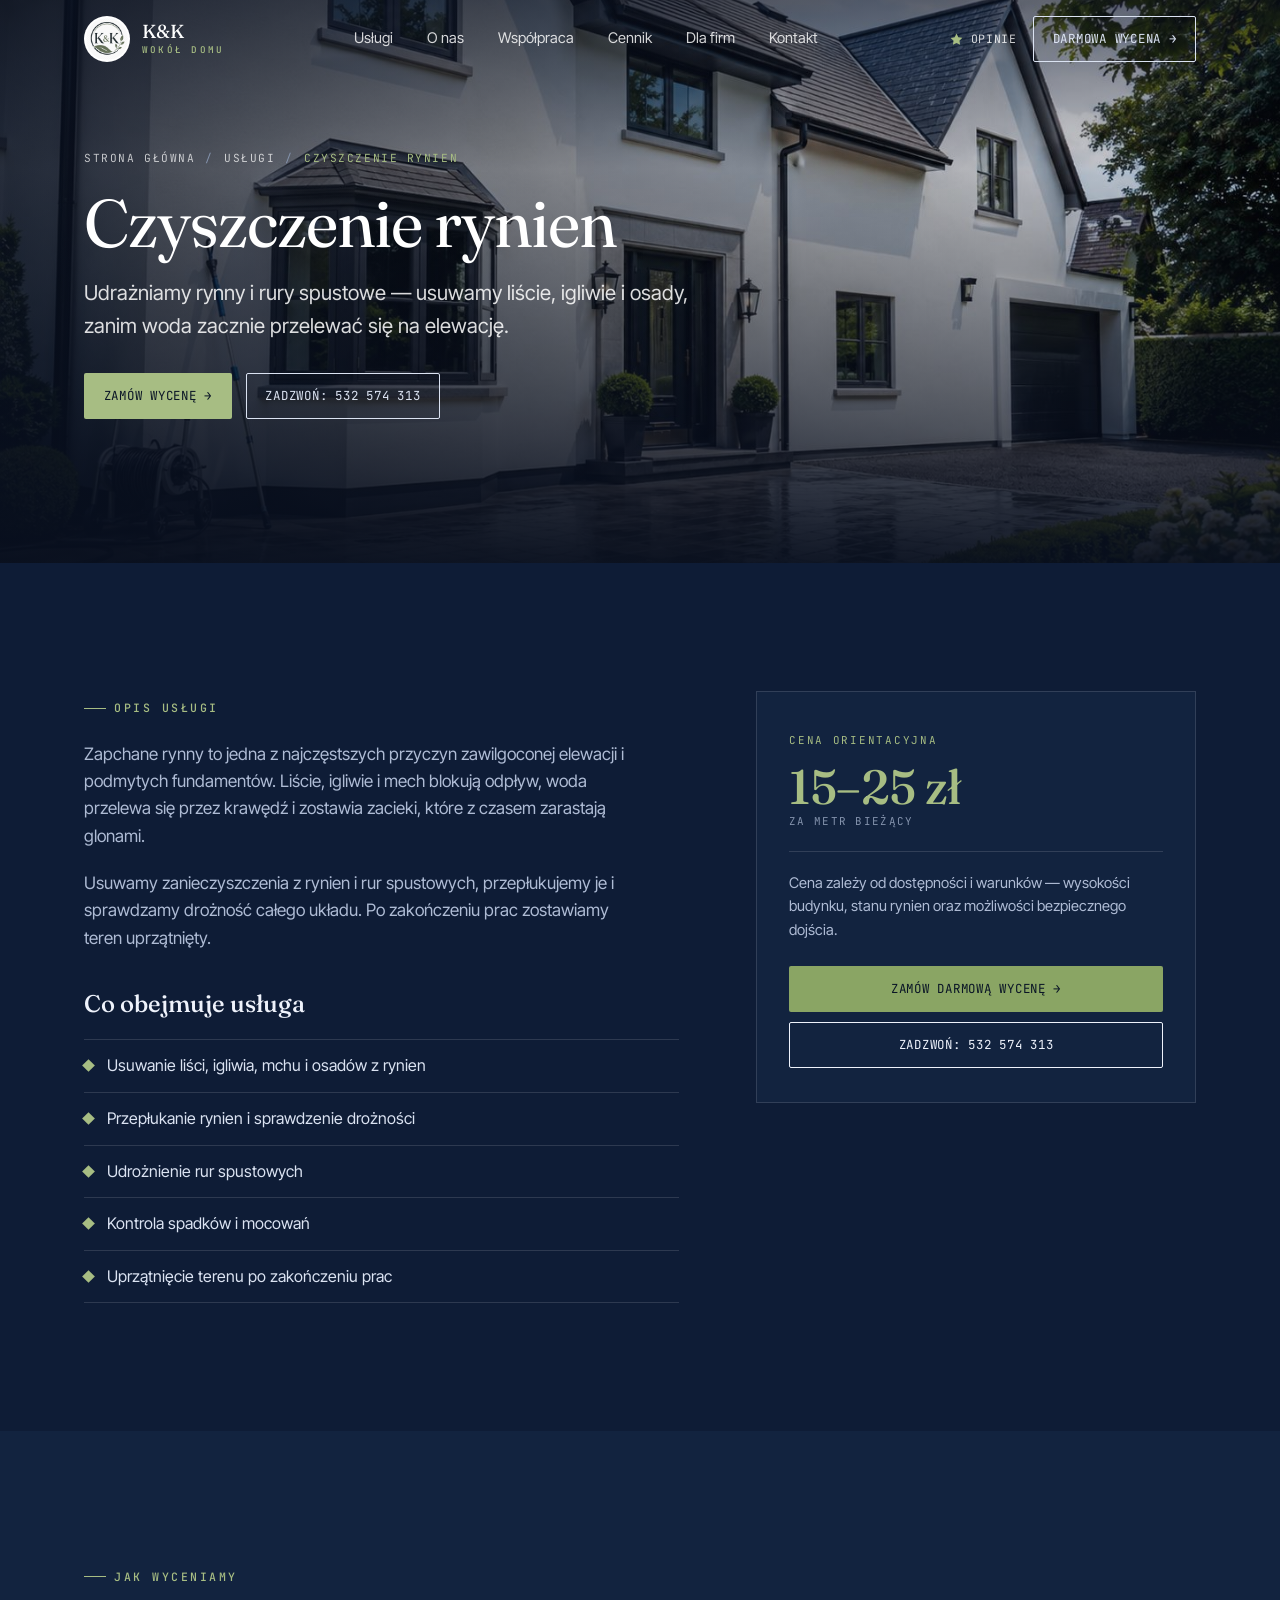
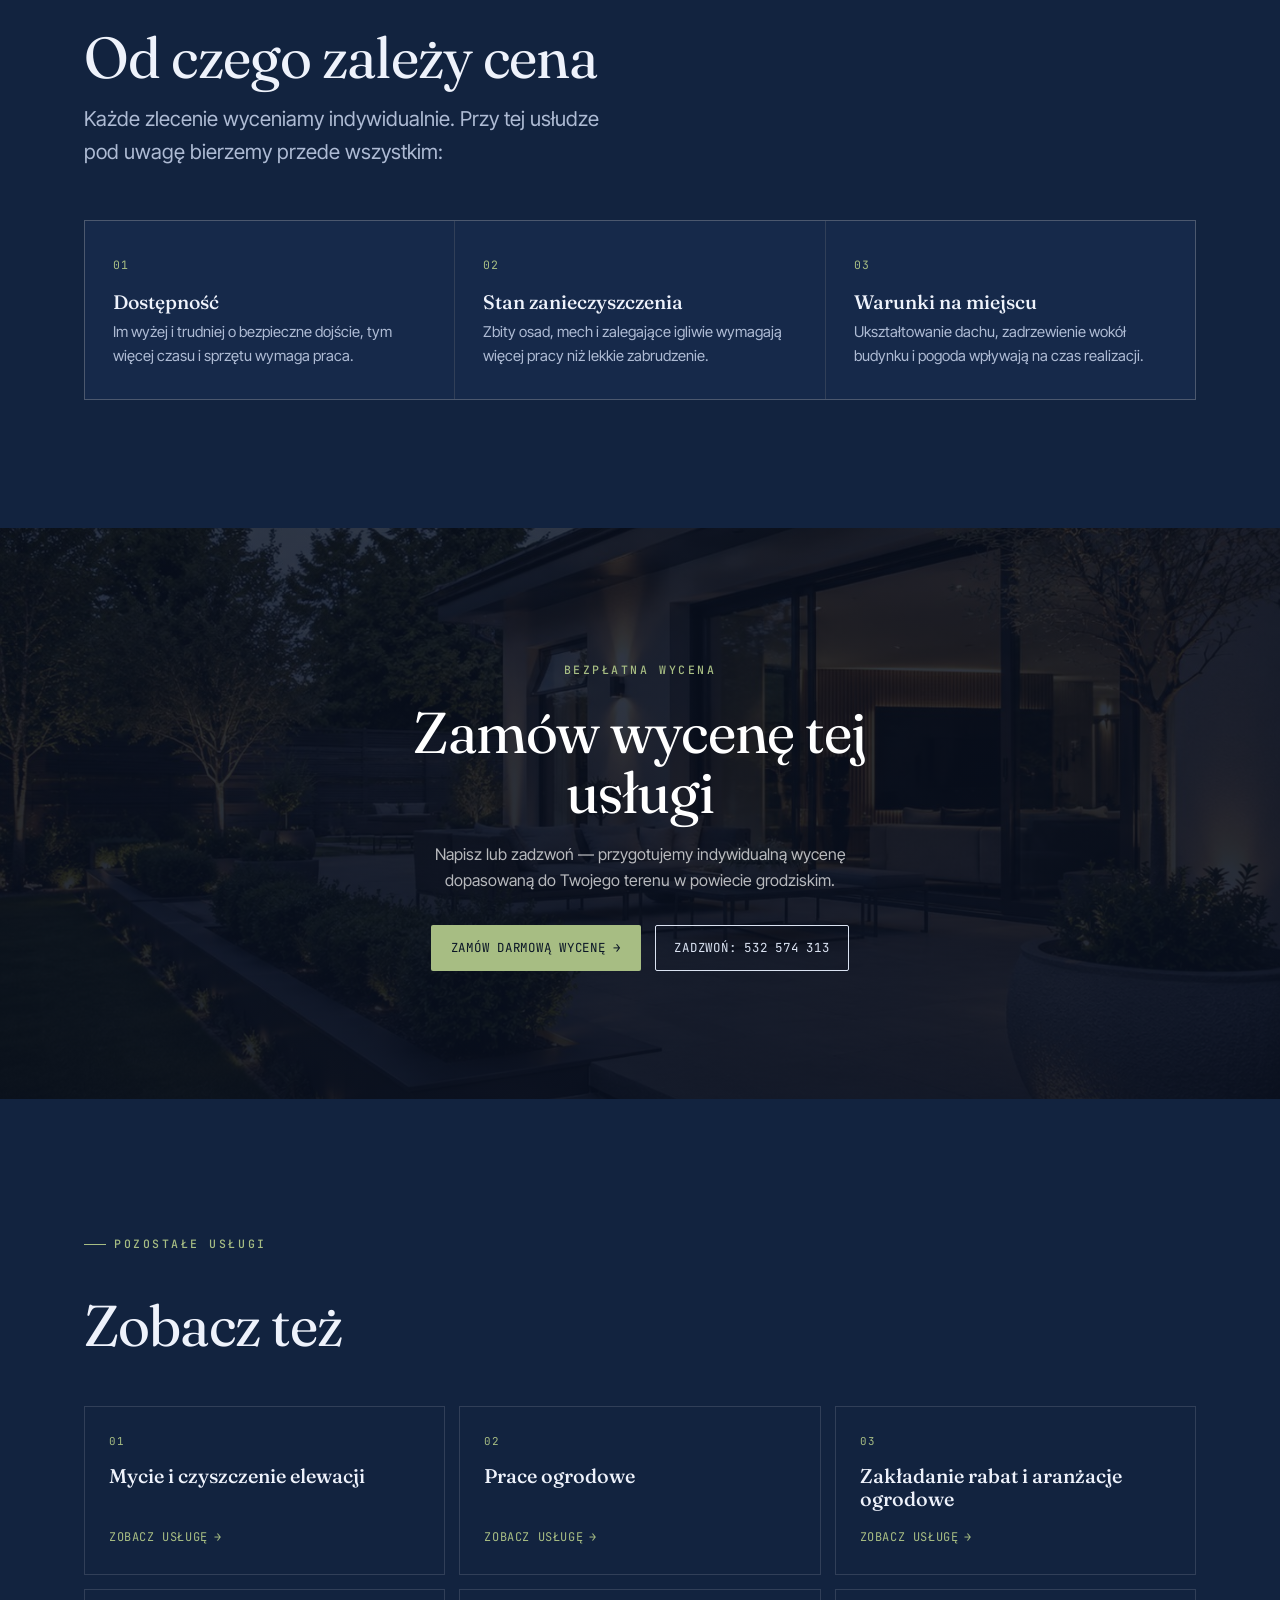
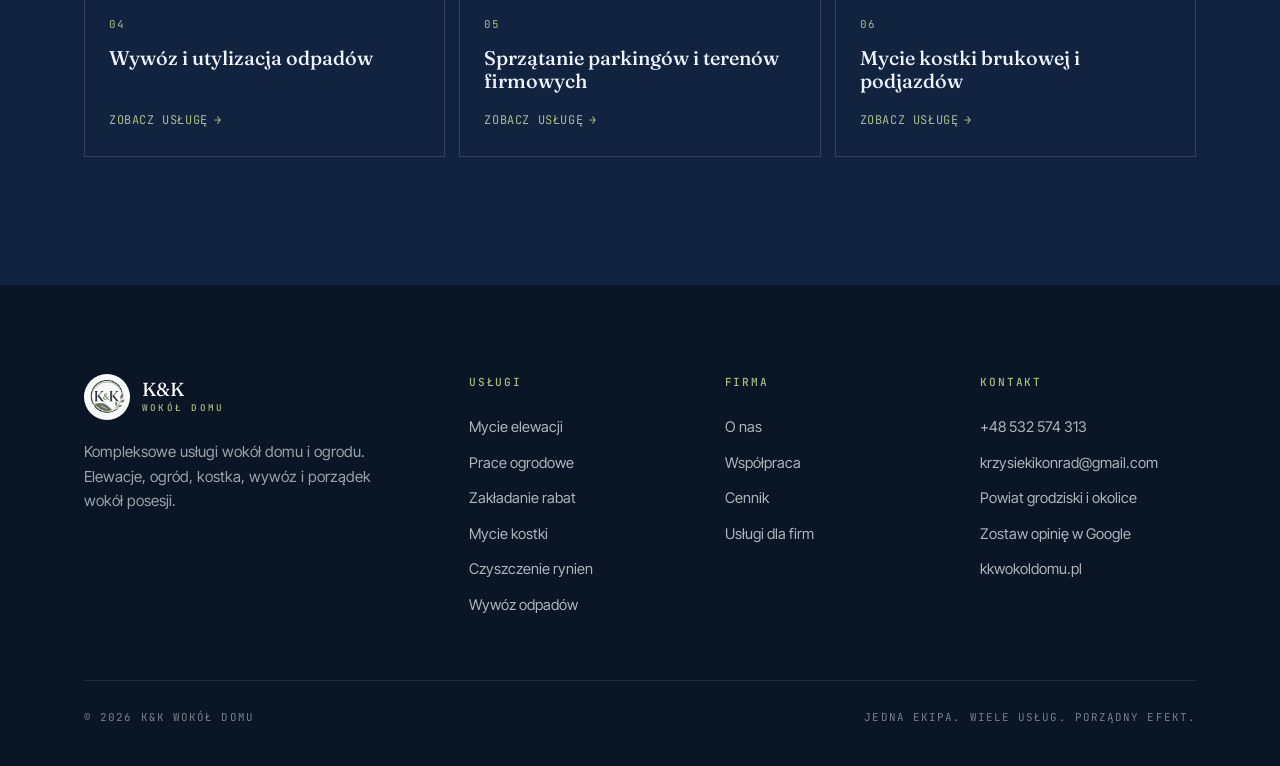
==== uslugi/czyszczenie-rynien.html @ 6e84da3d "Galerie przed/po, nowa usługa (czyszczenie rynien), aktualizacja zdjęć - Zdjęcia z folderów posortow" ====
<!DOCTYPE html>
<html lang="pl">
<head>
<meta charset="UTF-8">
<meta name="viewport" content="width=device-width, initial-scale=1.0">
<title>Czyszczenie rynien — K&amp;K Wokół Domu</title>
<meta name="description" content="Czyszczenie rynien i rur spustowych — usuwanie liści, igliwia, mchu i osadów. Powiat grodziski. Cena 15–25 zł za metr bieżący.">
<link rel="canonical" href="https://kkwokoldomu.pl/uslugi/czyszczenie-rynien.html">
<meta property="og:title" content="Czyszczenie rynien — K&amp;K Wokół Domu">
<meta property="og:description" content="Czyszczenie rynien i rur spustowych — usuwanie liści, igliwia, mchu i osadów. Powiat grodziski. Cena 15–25 zł za metr bieżący.">
<meta property="og:image" content="https://kkwokoldomu.pl/assets/elewacja.jpg">
<link rel="icon" href="../favicon.ico" sizes="any">
<link rel="icon" type="image/png" sizes="48x48" href="../assets/favicon-48.png">
<link rel="icon" type="image/png" sizes="96x96" href="../assets/favicon-96.png">
<link rel="icon" type="image/png" sizes="192x192" href="../assets/favicon-192.png">
<link rel="apple-touch-icon" sizes="180x180" href="../assets/apple-touch-icon.png">
<link rel="preconnect" href="https://fonts.googleapis.com">
<link rel="preconnect" href="https://fonts.gstatic.com" crossorigin>
<link href="https://fonts.googleapis.com/css2?family=Fraunces:ital,opsz,wght@0,9..144,400;0,9..144,500;0,9..144,600;1,9..144,400&family=Inter+Tight:wght@400;500;600&family=JetBrains+Mono:wght@400;500&display=swap" rel="stylesheet">
<link rel="stylesheet" href="../assets/styles.css">
</head>
<body>

<header class="site-header" id="header">
  <div class="header-inner">
    <a class="brand" href="../index.html" aria-label="K&amp;K Wokół Domu — strona główna">
      <img src="../assets/logo.png" alt="Logo K&amp;K Wokół Domu">
      <span class="brand-name">K&amp;K<small>Wokół Domu</small></span>
    </a>
    <nav class="nav" aria-label="Główna nawigacja">
      <a href="../index.html#uslugi">Usługi</a>
      <a href="../index.html#o-nas">O nas</a>
      <a href="../index.html#wspolpraca">Współpraca</a>
      <a href="../index.html#cennik">Cennik</a>
      <a href="../index.html#dla-firm">Dla firm</a>
      <a href="../index.html#kontakt">Kontakt</a>
    </nav>
    <div class="header-actions">
      <a href="https://g.page/r/CXwYnqzqLuv0EBM/review" target="_blank" rel="noopener" class="header-review" title="Zostaw opinię w Google"><svg class="star" viewBox="0 0 24 24" width="15" height="15" fill="currentColor" aria-hidden="true"><path d="M12 2.5l2.9 5.88 6.49.95-4.7 4.58 1.11 6.46L12 17.42l-5.8 3.05 1.1-6.46-4.69-4.58 6.49-.95L12 2.5z"/></svg><span>Opinie</span></a>
      <a href="../index.html#kontakt" class="btn btn-outline on-dark header-cta">Darmowa wycena <span class="arw">&rarr;</span></a>
    </div>
    <button class="burger" id="burger" aria-label="Otwórz menu" aria-expanded="false"><span></span><span></span><span></span></button>
  </div>
</header>

<div class="mobile-nav" id="mobileNav">
  <a href="../index.html#uslugi">Usługi</a>
  <a href="../index.html#o-nas">O nas</a>
  <a href="../index.html#wspolpraca">Współpraca</a>
  <a href="../index.html#cennik">Cennik</a>
  <a href="../index.html#dla-firm">Dla firm</a>
  <a href="../index.html#kontakt">Kontakt</a>
  <a href="https://g.page/r/CXwYnqzqLuv0EBM/review" target="_blank" rel="noopener">Zostaw opinię w Google</a>
  <a href="../index.html#kontakt" class="btn btn-primary">Zamów darmową wycenę <span class="arw">&rarr;</span></a>
</div>

<section class="subhero">
  <div class="hero-media"><img src="../assets/elewacja.jpg" alt="Czyszczenie rynien — K&amp;K Wokół Domu" fetchpriority="high"></div>
  <div class="hero-inner">
    <div class="breadcrumb">
      <a href="../index.html">Strona główna</a><span class="sep">/</span>
      <a href="../index.html#uslugi">Usługi</a><span class="sep">/</span>
      <span class="cur">Czyszczenie rynien</span>
    </div>
    <h1 class="display">Czyszczenie rynien</h1>
    <p class="lead">Udrażniamy rynny i rury spustowe — usuwamy liście, igliwie i osady, zanim woda zacznie przelewać się na elewację.</p>
    <div class="hero-cta">
      <a href="../index.html#kontakt" class="btn btn-primary">Zamów wycenę <span class="arw">&rarr;</span></a>
      <a href="tel:+48532574313" class="btn btn-outline on-dark">Zadzwoń: 532 574 313</a>
    </div>
  </div>
</section>

<section class="band-cream pad">
  <div class="wrap">
    <div class="svc-detail">
      <div class="detail-body reveal">
        <span class="eyebrow">Opis usługi</span>
        <div style="margin-top:22px;">
          <p>Zapchane rynny to jedna z najczęstszych przyczyn zawilgoconej elewacji i podmytych fundamentów. Liście, igliwie i mech blokują odpływ, woda przelewa się przez krawędź i zostawia zacieki, które z czasem zarastają glonami.</p>
          <p>Usuwamy zanieczyszczenia z rynien i rur spustowych, przepłukujemy je i sprawdzamy drożność całego układu. Po zakończeniu prac zostawiamy teren uprzątnięty.</p>
        </div>
        <h3>Co obejmuje usługa</h3>
        <ul class="checklist">
            <li>Usuwanie liści, igliwia, mchu i osadów z rynien</li>
            <li>Przepłukanie rynien i sprawdzenie drożności</li>
            <li>Udrożnienie rur spustowych</li>
            <li>Kontrola spadków i mocowań</li>
            <li>Uprzątnięcie terenu po zakończeniu prac</li>
        </ul>
      </div>
      <aside class="price-card reveal">
        <span class="k">Cena orientacyjna</span>
        <div class="amount">15–25 zł</div>
        <div class="unit">za metr bieżący</div>
        <p class="pc-note">Cena zależy od dostępności i warunków — wysokości budynku, stanu rynien oraz możliwości bezpiecznego dojścia.</p>
        <a href="../index.html#kontakt" class="btn btn-primary">Zamów darmową wycenę <span class="arw">&rarr;</span></a>
        <a href="tel:+48532574313" class="btn btn-outline">Zadzwoń: 532 574 313</a>
      </aside>
    </div>
  </div>
</section>

<section class="band-cream-2 pad">
  <div class="wrap">
    <div class="sec-head reveal">
      <span class="eyebrow">Jak wyceniamy</span>
      <h2 class="display" style="margin-top:20px;">Od czego zależy cena</h2>
      <p class="lead" style="margin-top:16px;">Każde zlecenie wyceniamy indywidualnie. Przy tej usłudze pod uwagę bierzemy przede wszystkim:</p>
    </div>
    <div class="factors reveal">
      <div class="factor"><span class="n">01</span><h4>Dostępność</h4><p>Im wyżej i trudniej o bezpieczne dojście, tym więcej czasu i sprzętu wymaga praca.</p></div>
      <div class="factor"><span class="n">02</span><h4>Stan zanieczyszczenia</h4><p>Zbity osad, mech i zalegające igliwie wymagają więcej pracy niż lekkie zabrudzenie.</p></div>
      <div class="factor"><span class="n">03</span><h4>Warunki na miejscu</h4><p>Ukształtowanie dachu, zadrzewienie wokół budynku i pogoda wpływają na czas realizacji.</p></div>
    </div>
  </div>
</section>

<section class="band-dark pad closing">
  <div class="closing-media"><img src="../assets/taras.jpg" alt="" loading="lazy"></div>
  <div class="wrap reveal">
    <span class="eyebrow on-dark">Bezpłatna wycena</span>
    <h2 class="display">Zamów wycenę tej usługi</h2>
    <p>Napisz lub zadzwoń — przygotujemy indywidualną wycenę dopasowaną do Twojego terenu w powiecie grodziskim.</p>
    <div class="hero-cta">
      <a href="../index.html#kontakt" class="btn btn-primary">Zamów darmową wycenę <span class="arw">&rarr;</span></a>
      <a href="tel:+48532574313" class="btn btn-outline on-dark">Zadzwoń: 532 574 313</a>
    </div>
  </div>
</section>

<section class="band-cream-2 pad">
  <div class="wrap">
    <div class="sec-head reveal">
      <span class="eyebrow">Pozostałe usługi</span>
      <h2 class="display" style="margin-top:20px;">Zobacz też</h2>
    </div>
    <div class="more-svc reveal">
      <a class="more-card" href="mycie-elewacji.html"><span class="n">01</span><h4>Mycie i czyszczenie elewacji</h4><span class="link-arrow">Zobacz usług&#281; <span class="arw">&rarr;</span></span></a>
      <a class="more-card" href="prace-ogrodowe.html"><span class="n">02</span><h4>Prace ogrodowe</h4><span class="link-arrow">Zobacz usług&#281; <span class="arw">&rarr;</span></span></a>
      <a class="more-card" href="zakladanie-rabat.html"><span class="n">03</span><h4>Zakładanie rabat i aranżacje ogrodowe</h4><span class="link-arrow">Zobacz usług&#281; <span class="arw">&rarr;</span></span></a>
      <a class="more-card" href="wywoz-odpadow.html"><span class="n">04</span><h4>Wywóz i utylizacja odpadów</h4><span class="link-arrow">Zobacz usług&#281; <span class="arw">&rarr;</span></span></a>
      <a class="more-card" href="sprzatanie-parkingow.html"><span class="n">05</span><h4>Sprzątanie parkingów i terenów firmowych</h4><span class="link-arrow">Zobacz usług&#281; <span class="arw">&rarr;</span></span></a>
      <a class="more-card" href="mycie-kostki.html"><span class="n">06</span><h4>Mycie kostki brukowej i podjazdów</h4><span class="link-arrow">Zobacz usług&#281; <span class="arw">&rarr;</span></span></a>
    </div>
  </div>
</section>

<footer class="footer">
  <div class="wrap">
    <div class="footer-top">
      <div class="footer-brand">
        <a class="brand" href="../index.html">
          <img src="../assets/logo.png" alt="Logo K&amp;K Wokół Domu" style="width:46px;height:46px;border-radius:50%;background:#fff;padding:2px;">
          <span class="brand-name">K&amp;K<small>Wokół Domu</small></span>
        </a>
        <p>Kompleksowe usługi wokół domu i ogrodu. Elewacje, ogród, kostka, wywóz i porządek wokół posesji.</p>
      </div>
      <div class="footer-col">
        <h5>Usługi</h5>
        <a href="mycie-elewacji.html">Mycie elewacji</a>
        <a href="prace-ogrodowe.html">Prace ogrodowe</a>
        <a href="zakladanie-rabat.html">Zakładanie rabat</a>
        <a href="mycie-kostki.html">Mycie kostki</a>
        <a href="czyszczenie-rynien.html">Czyszczenie rynien</a>
        <a href="wywoz-odpadow.html">Wywóz odpadów</a>
      </div>
      <div class="footer-col">
        <h5>Firma</h5>
        <a href="../index.html#o-nas">O nas</a>
        <a href="../index.html#wspolpraca">Współpraca</a>
        <a href="../index.html#cennik">Cennik</a>
        <a href="../index.html#dla-firm">Usługi dla firm</a>
      </div>
      <div class="footer-col">
        <h5>Kontakt</h5>
        <a href="tel:+48532574313">+48 532 574 313</a>
        <a href="mailto:krzysiekikonrad@gmail.com">krzysiekikonrad@gmail.com</a>
        <span>Powiat grodziski i okolice</span>
        <a href="https://g.page/r/CXwYnqzqLuv0EBM/review" target="_blank" rel="noopener">Zostaw opinię w Google</a>
        <span>kkwokoldomu.pl</span>
      </div>
    </div>
    <div class="footer-bottom">
      <span>© 2026 K&amp;K Wokół Domu</span>
      <span>Jedna ekipa. Wiele usług. Porządny efekt.</span>
    </div>
  </div>
</footer>

<script src="../assets/main.js" defer></script>
</body>
</html>
---- assets/styles.css ----
:root{
  --navy:#0e1c36;
  --cream:#eef2fb;
  --cream-2:#12233f;
  --card:#16294a;
  --ink:#0a1526;
  --ink-2:#16294a;
  --ink-3:#1d3358;
  --sage:#a7bd83;
  --sage-deep:#8aa564;
  --sage-text:#a7bd83;
  --forest:#bccf9b;
  --muted:#aebbd4;
  --muted-light:#8493ad;
  --line:rgba(255,255,255,.13);
  --line-dark:rgba(255,255,255,.10);
  --cream-on-dark:#dbe3f2;

  --f-display:"Fraunces",Georgia,"Times New Roman",serif;
  --f-body:"Inter Tight",system-ui,-apple-system,Segoe UI,Roboto,Helvetica,Arial,sans-serif;
  --f-mono:"JetBrains Mono",ui-monospace,SFMono-Regular,Menlo,monospace;

  --maxw:1240px;
  --gutter:clamp(20px,5vw,64px);
}

*,*::before,*::after{box-sizing:border-box;margin:0;padding:0}
html{scroll-behavior:smooth;-webkit-text-size-adjust:100%}
body{
  font-family:var(--f-body);
  background:var(--navy);
  color:var(--cream);
  line-height:1.6;
  -webkit-font-smoothing:antialiased;
  -moz-osx-font-smoothing:grayscale;
  overflow-x:hidden;
}
img{max-width:100%;display:block}
a{color:inherit;text-decoration:none}

/* ---------- Type helpers ---------- */
.eyebrow{
  font-family:var(--f-mono);
  font-size:.72rem;
  letter-spacing:.22em;
  text-transform:uppercase;
  font-weight:500;
  color:var(--sage-text);
  display:inline-flex;
  align-items:center;
  gap:.7em;
}
.eyebrow::before{
  content:"";
  width:22px;height:1px;
  background:var(--sage);
  display:inline-block;
}
.eyebrow.on-dark{color:var(--sage);}
.display{
  font-family:var(--f-display);
  font-weight:400;
  line-height:1.03;
  letter-spacing:-.015em;
  font-optical-sizing:auto;
}
h1.display{font-size:clamp(2.6rem,6.4vw,5.1rem);}
h2.display{font-size:clamp(2.1rem,4.6vw,3.6rem);}
.lead{font-size:clamp(1.05rem,1.6vw,1.28rem);color:var(--muted);max-width:44ch;}

/* ---------- Buttons ---------- */
.btn{
  display:inline-flex;align-items:center;gap:.6em;
  font-family:var(--f-mono);
  font-size:.78rem;letter-spacing:.06em;text-transform:uppercase;
  padding:.95em 1.5em;
  border-radius:2px;
  border:1px solid transparent;
  transition:background .25s ease,color .25s ease,border-color .25s ease,transform .2s ease;
  cursor:pointer;min-height:46px;
}
.btn .arw{transition:transform .25s ease}
.btn:hover .arw{transform:translateX(4px)}
.btn-primary{background:var(--sage-deep);color:var(--ink);}
.btn-primary:hover{background:var(--forest);}
.btn-outline{border-color:currentColor;color:var(--cream);}
.btn-outline:hover{background:var(--cream);color:var(--ink);border-color:var(--cream);}
.btn-outline.on-dark{color:var(--cream-on-dark);}
.btn-outline.on-dark:hover{background:var(--cream);color:var(--ink);border-color:var(--cream);}
.btn-ghost{padding-left:0;padding-right:0;color:var(--sage-text);border:0;}
.link-arrow{
  font-family:var(--f-mono);font-size:.75rem;letter-spacing:.05em;text-transform:uppercase;
  display:inline-flex;align-items:center;gap:.5em;color:var(--sage-text);
}
.link-arrow .arw{transition:transform .25s ease}
.link-arrow:hover .arw{transform:translateX(4px)}

/* ---------- Layout ---------- */
.wrap{max-width:var(--maxw);margin:0 auto;padding:0 var(--gutter);}
section{position:relative}
.band-dark{background:var(--ink);color:var(--cream-on-dark);}
.band-cream{background:var(--navy);}
.band-cream-2{background:var(--cream-2);}
.pad{padding:clamp(72px,10vw,140px) 0;}

/* ---------- Header ---------- */
.site-header{
  position:fixed;top:0;left:0;right:0;z-index:60;
  transition:background .3s ease,box-shadow .3s ease,border-color .3s ease;
  border-bottom:1px solid transparent;
}
.header-inner{
  max-width:var(--maxw);margin:0 auto;padding:16px var(--gutter);
  display:flex;align-items:center;justify-content:space-between;gap:24px;
}
.brand{display:flex;align-items:center;gap:12px;}
.brand img{width:46px;height:46px;border-radius:50%;background:#fff;padding:2px;}
.brand-name{font-family:var(--f-display);font-size:1.18rem;letter-spacing:-.01em;line-height:1;color:#fff;transition:color .3s ease;}
.brand-name small{display:block;font-family:var(--f-mono);font-size:.58rem;letter-spacing:.24em;text-transform:uppercase;color:var(--sage);margin-top:4px;font-weight:500;}
.nav{display:flex;align-items:center;gap:34px;}
.nav a{font-size:.92rem;color:rgba(255,255,255,.82);transition:color .2s ease;}
.nav a:hover{color:#fff;}
.header-cta{display:inline-flex;}
.header-actions{display:flex;align-items:center;gap:14px;}
.header-review{
  display:inline-flex;align-items:center;gap:.55em;
  font-family:var(--f-mono);font-size:.72rem;letter-spacing:.06em;text-transform:uppercase;
  color:rgba(255,255,255,.82);transition:color .2s ease;
  min-height:44px;padding:0 2px;white-space:nowrap;
}
.header-review:hover{color:#fff;}
.header-review .star{color:var(--sage);flex-shrink:0;transition:transform .25s ease;}
.header-review:hover .star{transform:scale(1.12);}
.site-header.scrolled{background:var(--ink);border-bottom-color:var(--line-dark);box-shadow:0 8px 30px rgba(0,0,0,.18);}
.site-header.solid{background:var(--ink);border-bottom-color:var(--line-dark);}
.burger{display:none;background:none;border:0;cursor:pointer;width:44px;height:44px;flex-direction:column;justify-content:center;gap:5px;align-items:flex-end;}
.burger span{display:block;height:2px;width:26px;background:#fff;transition:transform .3s ease,opacity .3s ease;}

/* ---------- Hero ---------- */
.hero{position:relative;background:var(--ink);color:#fff;min-height:100vh;display:flex;flex-direction:column;justify-content:flex-end;padding-top:120px;}
.hero-media{position:absolute;inset:0;overflow:hidden;}
.hero-media img{width:100%;height:100%;object-fit:cover;object-position:center 40%;}
.hero-media video{width:100%;height:100%;object-fit:cover;object-position:center;transform:scale(1.2);will-change:transform;}
.hero-media::after{
  content:"";position:absolute;inset:0;
  background:
    linear-gradient(180deg,rgba(8,15,30,.60) 0%,rgba(8,15,30,.18) 30%,rgba(8,15,30,.58) 68%,rgba(8,15,30,.95) 100%),
    linear-gradient(90deg,rgba(8,15,30,.76) 0%,rgba(8,15,30,.30) 46%,rgba(8,15,30,0) 78%);
}
.hero-inner{position:relative;z-index:2;width:100%;max-width:var(--maxw);margin:0 auto;padding:0 var(--gutter) clamp(40px,6vw,72px);}
.hero h1{margin:.5em 0 .32em;max-width:15ch;color:#fff;}
.hero .lead{color:rgba(255,255,255,.86);max-width:52ch;font-size:clamp(1.08rem,1.7vw,1.35rem);}
.hero-cta{display:flex;flex-wrap:wrap;gap:14px;margin-top:32px;}
.hero-cta .btn-primary{background:var(--sage);color:var(--ink);}
.hero-cta .btn-primary:hover{background:#fff;}

/* hero founders badge */
.hero-team{display:flex;align-items:center;gap:16px;margin-top:34px;}
.hero-team .avatars{display:flex;flex-shrink:0;}
.hero-team .avatars img{width:62px;height:62px;border-radius:50%;object-fit:cover;object-position:center 30%;border:2px solid rgba(255,255,255,.9);box-shadow:0 6px 20px rgba(0,0,0,.4);}
.hero-team .avatars img:nth-child(2){margin-left:-18px;}
.hero-team .t-name{font-family:var(--f-body);font-weight:600;color:#fff;font-size:1rem;line-height:1.3;}
.hero-team .t-sub{font-family:var(--f-mono);font-size:.66rem;letter-spacing:.13em;text-transform:uppercase;color:var(--sage);}

/* hero teaser cards */
.hero-cards{
  position:relative;z-index:2;width:100%;max-width:var(--maxw);margin:0 auto;
  padding:0 var(--gutter);
  transform:translateY(clamp(36px,5vw,58px));
}
.hero-cards-grid{
  display:grid;grid-template-columns:repeat(3,1fr);
  background:rgba(10,18,34,.72);
  backdrop-filter:blur(2px);
  border:1px solid var(--line-dark);
}
.hcard{padding:26px 28px;border-right:1px solid var(--line-dark);}
.hcard:last-child{border-right:0;}
.hcard-top{display:flex;align-items:center;gap:9px;margin-bottom:12px;}
.hcard-top .dot{width:7px;height:7px;background:var(--sage);transform:rotate(45deg);}
.hcard h3{font-family:var(--f-body);font-size:1.02rem;font-weight:600;color:#fff;letter-spacing:.01em;}
.hcard p{font-size:.86rem;color:rgba(255,255,255,.62);margin-bottom:16px;line-height:1.5;}
.hcard .link-arrow{color:var(--sage);}

/* spacer so overlapping cards don't collide with next section */
.hero-spacer{height:clamp(70px,9vw,120px);background:var(--navy);}

/* ---------- Section header ---------- */
.sec-head{max-width:60ch;}
.sec-head .eyebrow{margin-bottom:22px;}
.sec-head h2{margin-bottom:0;}

/* ---------- About (01) ---------- */
.about-grid{display:grid;grid-template-columns:1.05fr .95fr;gap:clamp(40px,6vw,90px);align-items:start;}
.about-copy p{color:var(--muted);font-size:1.07rem;margin-bottom:1.2em;max-width:46ch;}
.about-copy .btn{margin-top:14px;}
.feature-list{display:flex;flex-direction:column;}
.feature{display:grid;grid-template-columns:auto 1fr;gap:20px;padding:22px 0;border-top:1px solid var(--line);}
.feature:last-child{border-bottom:1px solid var(--line);}
.feature .mark{width:32px;height:32px;border:1px solid var(--sage);display:flex;align-items:center;justify-content:center;flex-shrink:0;margin-top:2px;}
.feature .mark::before{content:"";width:9px;height:9px;background:var(--sage);transform:rotate(45deg);}
.feature h4{font-size:1.06rem;font-weight:600;margin-bottom:5px;letter-spacing:.01em;}
.feature p{font-size:.95rem;color:var(--muted);}

/* ---------- Services (02) ---------- */
.services .sec-head h2{color:#fff;}
.services .lead{color:rgba(255,255,255,.7);margin-top:18px;}
.svc-grid{display:grid;grid-template-columns:repeat(3,1fr);gap:1px;background:var(--line-dark);border:1px solid var(--line-dark);margin-top:clamp(40px,5vw,64px);}
.svc{background:var(--cream-2);display:flex;flex-direction:column;overflow:hidden;transition:background .3s ease;}
.svc:hover{background:var(--card);}
.svc-img{position:relative;aspect-ratio:16/11;overflow:hidden;background:var(--card);}
.svc-img img{width:100%;height:100%;object-fit:cover;transition:transform .7s cubic-bezier(0,0,.2,1);}
.svc:hover .svc-img img{transform:scale(1.06);}
.svc-img .num{position:absolute;top:12px;left:12px;font-family:var(--f-mono);font-size:.68rem;color:#fff;background:rgba(8,15,28,.74);padding:5px 9px;letter-spacing:.1em;}
.svc-body{padding:22px 24px 30px;display:flex;flex-direction:column;flex:1;}
.svc h3{font-family:var(--f-display);font-size:1.32rem;font-weight:500;color:#fff;line-height:1.14;margin:0 0 10px;}
.svc p{font-size:.88rem;color:rgba(255,255,255,.6);line-height:1.55;}
.svc-more{margin-top:16px;font-family:var(--f-mono);font-size:.7rem;letter-spacing:.06em;text-transform:uppercase;color:var(--sage);display:inline-flex;gap:.5em;align-items:center;}
.svc-more .arw{transition:transform .25s ease}
.svc:hover .svc-more .arw{transform:translateX(4px)}
.svc-cta{background:var(--sage-deep);justify-content:center;padding:34px 26px;}
.svc-cta h3{color:var(--ink);}
.svc-cta p{color:rgba(10,21,38,.82);margin-bottom:18px;}
.svc-cta .link-arrow{color:var(--ink);}

/* ---------- Full-bleed photo strip ---------- */
.strip{position:relative;height:clamp(340px,46vw,560px);overflow:hidden;}
.strip img{width:100%;height:100%;object-fit:cover;}
.strip::after{content:"";position:absolute;inset:0;background:linear-gradient(90deg,rgba(8,15,30,.86) 0%,rgba(8,15,30,.42) 50%,rgba(8,15,30,.12) 100%);}
.strip-inner{position:absolute;inset:0;z-index:2;display:flex;align-items:center;}
.strip-inner .wrap{width:100%;}
.strip-inner .eyebrow{color:var(--sage);margin-bottom:18px;}
.strip-inner h2{color:#fff;max-width:18ch;}
.strip-inner p{color:rgba(255,255,255,.82);max-width:40ch;margin-top:16px;}

/* ---------- Process (03) ---------- */
.process-grid{display:grid;grid-template-columns:.9fr 1.1fr;gap:clamp(40px,6vw,80px);align-items:center;}
.process-photo{position:relative;}
.process-photo img{width:100%;aspect-ratio:4/5;object-fit:cover;}
.process-photo .tag{position:absolute;left:0;bottom:0;background:var(--sage-deep);color:var(--ink);font-family:var(--f-mono);font-size:.7rem;letter-spacing:.14em;text-transform:uppercase;padding:12px 20px;}
.steps{counter-reset:step;}
.step{display:grid;grid-template-columns:auto 1fr;gap:22px;padding:20px 0;border-bottom:1px solid var(--line);}
.step:first-child{padding-top:0;}
.step .n{font-family:var(--f-mono);font-size:.8rem;color:var(--sage-text);padding-top:4px;}
.step h4{font-size:1.08rem;font-weight:600;margin-bottom:4px;}
.step p{color:var(--muted);font-size:.96rem;}

/* ---------- Business (dla firm) ---------- */
.biz-grid{display:grid;grid-template-columns:1fr 1fr;gap:clamp(40px,6vw,80px);align-items:center;}
.biz-copy p{color:rgba(255,255,255,.72);font-size:1.07rem;margin:20px 0 32px;max-width:46ch;}
.biz-list{list-style:none;display:grid;grid-template-columns:1fr 1fr;gap:0 34px;}
.biz-list li{display:flex;align-items:center;gap:12px;padding:14px 0;border-bottom:1px solid var(--line-dark);font-size:.98rem;color:var(--cream-on-dark);}
.biz-list li::before{content:"";width:8px;height:8px;background:var(--sage);transform:rotate(45deg);flex-shrink:0;}
.biz-photo img{width:100%;aspect-ratio:1/1;object-fit:cover;}

/* ---------- Audience (dla kogo) ---------- */
.aud-head{display:grid;grid-template-columns:1fr 1fr;gap:40px;align-items:end;margin-bottom:56px;}
.aud-head p{color:var(--muted);font-size:1.07rem;max-width:48ch;}
.aud-grid{display:grid;grid-template-columns:repeat(3,1fr);gap:1px;background:var(--line);border:1px solid var(--line);}
.aud{background:var(--card);padding:30px 28px;}
.aud .n{font-family:var(--f-mono);font-size:.72rem;color:var(--sage-text);letter-spacing:.1em;}
.aud h4{font-family:var(--f-display);font-size:1.28rem;font-weight:500;margin:16px 0 8px;line-height:1.15;}
.aud p{font-size:.92rem;color:var(--muted);}

/* ---------- CTA closing ---------- */
.closing{position:relative;text-align:center;overflow:hidden;}
.closing-media{position:absolute;inset:0;z-index:0;}
.closing-media img{width:100%;height:100%;object-fit:cover;object-position:center 60%;}
.closing-media::after{content:"";position:absolute;inset:0;background:linear-gradient(180deg,rgba(8,15,30,.82) 0%,rgba(8,15,30,.90) 100%);}
.closing .wrap{position:relative;z-index:1;}
.closing .eyebrow{justify-content:center;color:var(--sage);}
.closing .eyebrow::before{display:none;}
.closing h2{color:#fff;margin:22px auto 0;max-width:16ch;}
.closing p{color:rgba(255,255,255,.7);margin:20px auto 0;max-width:52ch;}
.closing .hero-cta{justify-content:center;}

/* ---------- Contact ---------- */
.contact-grid{display:grid;grid-template-columns:.9fr 1.1fr;gap:clamp(40px,6vw,80px);}
.contact-info p{color:var(--muted);font-size:1.07rem;margin:20px 0 34px;max-width:40ch;}
.contact-detail{border-top:1px solid var(--line);padding:18px 0;display:flex;justify-content:space-between;align-items:baseline;gap:20px;}
.contact-detail:last-of-type{border-bottom:1px solid var(--line);}
.contact-detail .k{font-family:var(--f-mono);font-size:.72rem;letter-spacing:.14em;text-transform:uppercase;color:var(--sage-text);}
.contact-detail .v{font-size:1.05rem;font-weight:500;}
.contact-detail a:hover{color:var(--sage-deep);}
.review-btn{margin-top:28px;gap:.7em;}
.review-btn .star{flex-shrink:0;color:var(--sage);transition:color .25s ease;}
.review-btn:hover .star{color:inherit;}

form{display:grid;gap:18px;}
.field{display:flex;flex-direction:column;gap:7px;}
.row2{display:grid;grid-template-columns:1fr 1fr;gap:18px;}
label{font-family:var(--f-mono);font-size:.7rem;letter-spacing:.12em;text-transform:uppercase;color:var(--muted);}
input,textarea{
  font-family:var(--f-body);font-size:1rem;color:var(--cream);
  background:var(--card);border:1px solid var(--line);
  padding:14px 16px;border-radius:2px;width:100%;
  transition:border-color .2s ease,box-shadow .2s ease;
}
input::placeholder,textarea::placeholder{color:var(--muted-light);}
input:focus,textarea:focus{outline:none;border-color:var(--sage);box-shadow:0 0 0 3px rgba(167,189,131,.22);}
textarea{resize:vertical;min-height:130px;}
form .btn-primary{justify-self:start;background:var(--sage-deep);color:var(--ink);}
form .btn-primary[disabled]{opacity:.55;cursor:default;}
.form-note{font-size:.85rem;color:var(--muted);}
.form-status{display:none;font-size:.94rem;padding:13px 16px;border-radius:2px;line-height:1.45;}
.form-status.show{display:block;}
.form-status.ok{background:rgba(167,189,131,.14);border:1px solid var(--sage);color:var(--cream);}
.form-status.err{background:rgba(214,138,138,.14);border:1px solid #d68a8a;color:#f1dada;}
.hp{position:absolute!important;left:-9999px;width:1px;height:1px;overflow:hidden;}

/* ---------- Footer ---------- */
.footer{background:var(--ink);color:var(--cream-on-dark);padding:clamp(60px,7vw,96px) 0 40px;}
.footer-top{display:grid;grid-template-columns:1.6fr 1fr 1fr 1fr;gap:40px;padding-bottom:56px;border-bottom:1px solid var(--line-dark);}
.footer .brand-name{color:#fff;}
.footer-brand p{color:rgba(255,255,255,.6);font-size:.95rem;margin:20px 0;max-width:34ch;}
.footer-col h5{font-family:var(--f-mono);font-size:.7rem;letter-spacing:.16em;text-transform:uppercase;color:var(--sage);margin-bottom:18px;font-weight:500;}
.footer-col a,.footer-col span{display:block;color:rgba(255,255,255,.68);font-size:.92rem;padding:6px 0;transition:color .2s ease;}
.footer-col a:hover{color:#fff;}
.footer-bottom{display:flex;justify-content:space-between;align-items:center;gap:20px;padding-top:28px;flex-wrap:wrap;}
.footer-bottom span{font-family:var(--f-mono);font-size:.68rem;letter-spacing:.1em;text-transform:uppercase;color:rgba(255,255,255,.45);}

/* ---------- Cennik ---------- */
.price-list{border-top:1px solid var(--line);margin-top:clamp(36px,5vw,56px);}
.price-row{display:grid;grid-template-columns:1fr auto;gap:28px;align-items:baseline;padding:26px 4px;border-bottom:1px solid var(--line);transition:background .25s ease,padding-left .25s ease;}
.price-row:hover{background:rgba(255,255,255,.03);padding-left:14px;}
.price-info h3{font-family:var(--f-display);font-size:clamp(1.28rem,2.4vw,1.7rem);font-weight:500;color:var(--cream);margin-bottom:6px;line-height:1.14;}
.price-info p{color:var(--muted);font-size:.95rem;max-width:54ch;}
.price-val{text-align:right;white-space:nowrap;}
.price-val strong{font-family:var(--f-display);font-weight:500;font-size:clamp(1.3rem,2.3vw,1.7rem);color:var(--sage);letter-spacing:-.01em;}
.price-val small{display:block;font-family:var(--f-mono);font-size:.6rem;letter-spacing:.14em;text-transform:uppercase;color:var(--muted-light);margin-top:6px;}
.price-note{margin-top:30px;font-size:.9rem;color:var(--muted);max-width:62ch;}
.price-note strong{color:var(--cream-on-dark);font-weight:600;}
a.price-row{color:inherit;}
a.price-row .price-info h3{transition:color .2s ease;}
a.price-row:hover .price-info h3{color:var(--sage);}

/* ---------- Subpage: service detail ---------- */
.subhero{position:relative;min-height:58vh;display:flex;align-items:flex-end;padding:150px 0 clamp(40px,6vw,72px);background:var(--ink);color:#fff;overflow:hidden;}
.subhero .hero-media img{object-position:center 45%;}
.breadcrumb{font-family:var(--f-mono);font-size:.7rem;letter-spacing:.14em;text-transform:uppercase;margin-bottom:20px;display:flex;gap:10px;align-items:center;flex-wrap:wrap;}
.breadcrumb a{color:rgba(255,255,255,.72);}
.breadcrumb a:hover{color:#fff;}
.breadcrumb .sep{color:var(--muted-light);}
.breadcrumb .cur{color:var(--sage);}
.subhero h1{color:#fff;max-width:20ch;margin-bottom:.3em;font-size:clamp(2.3rem,5.4vw,4.2rem);}
.subhero .lead{color:rgba(255,255,255,.85);max-width:54ch;}
.subhero .hero-cta{margin-top:30px;}
.subhero .hero-cta .btn-primary{background:var(--sage);color:var(--ink);}
.subhero .hero-cta .btn-primary:hover{background:#fff;}

.svc-detail{display:grid;grid-template-columns:1.15fr .85fr;gap:clamp(40px,6vw,80px);align-items:start;}
.svc-detail .detail-body p{color:var(--muted);font-size:1.07rem;margin-bottom:1.15em;max-width:56ch;}
.detail-body h3{font-family:var(--f-display);font-weight:500;font-size:1.5rem;margin:34px 0 16px;color:var(--cream);}
.checklist{list-style:none;display:grid;gap:0;}
.checklist li{display:grid;grid-template-columns:auto 1fr;gap:14px;padding:13px 0;border-bottom:1px solid var(--line);color:var(--cream-on-dark);font-size:1rem;align-items:start;}
.checklist li:first-child{border-top:1px solid var(--line);}
.checklist li::before{content:"";width:9px;height:9px;margin-top:8px;background:var(--sage);transform:rotate(45deg);flex-shrink:0;}

.price-card{background:var(--cream-2);border:1px solid var(--line);padding:34px 32px;position:sticky;top:96px;}
.price-card .k{font-family:var(--f-mono);font-size:.68rem;letter-spacing:.16em;text-transform:uppercase;color:var(--sage);}
.price-card .amount{font-family:var(--f-display);font-weight:500;font-size:clamp(2.1rem,4.4vw,3rem);color:var(--sage);margin:12px 0 2px;line-height:1;letter-spacing:-.01em;}
.price-card .unit{font-family:var(--f-mono);font-size:.68rem;letter-spacing:.12em;text-transform:uppercase;color:var(--muted-light);}
.price-card .pc-note{color:var(--muted);font-size:.92rem;margin:20px 0 24px;padding-top:20px;border-top:1px solid var(--line);}
.price-card .btn{width:100%;justify-content:center;margin-bottom:10px;}
.price-card .btn:last-child{margin-bottom:0;}

.factors{display:grid;grid-template-columns:repeat(3,1fr);gap:1px;background:var(--line);border:1px solid var(--line);margin-top:clamp(34px,4vw,52px);}
.factor{background:var(--card);padding:30px 28px;}
.factor .n{font-family:var(--f-mono);font-size:.72rem;color:var(--sage);letter-spacing:.1em;}
.factor h4{font-family:var(--f-display);font-size:1.22rem;font-weight:500;margin:14px 0 8px;line-height:1.15;}
.factor p{color:var(--muted);font-size:.93rem;}

.gallery{display:grid;grid-template-columns:repeat(3,1fr);gap:12px;margin-top:clamp(34px,4vw,52px);}
.gallery--two{grid-template-columns:repeat(2,1fr);}

/* ---------- Przed / po ---------- */
.ba-list{display:grid;gap:clamp(20px,2.6vw,30px);margin-top:clamp(34px,4vw,52px);}
.ba-pair{display:grid;grid-template-columns:1fr 1fr;gap:2px;background:var(--line);border:1px solid var(--line);}
.ba-item{position:relative;overflow:hidden;background:var(--card);}
.ba-item img{width:100%;aspect-ratio:1/1;object-fit:cover;display:block;transition:transform .6s cubic-bezier(0,0,.2,1);}
.ba-item:hover img{transform:scale(1.04);}
.ba-tag{
  position:absolute;top:10px;left:10px;
  font-family:var(--f-mono);font-size:.6rem;letter-spacing:.16em;text-transform:uppercase;
  padding:5px 10px;
}
.ba-tag--przed{background:rgba(8,15,28,.8);color:#fff;}
.ba-tag--po{background:var(--sage-deep);color:var(--ink);}
.ba-caption{margin-top:10px;font-size:.9rem;color:var(--muted);}
.gallery figure{position:relative;overflow:hidden;}
.gallery img{width:100%;aspect-ratio:4/3;object-fit:cover;transition:transform .6s cubic-bezier(0,0,.2,1);}
.gallery figure:hover img{transform:scale(1.05);}

.more-svc{display:grid;grid-template-columns:repeat(3,1fr);gap:14px;margin-top:clamp(34px,4vw,52px);}
.more-card{display:flex;flex-direction:column;background:var(--cream-2);border:1px solid var(--line);padding:26px 24px;transition:background .25s ease,transform .25s ease;}
.more-card:hover{background:var(--card);}
.more-card .n{font-family:var(--f-mono);font-size:.68rem;color:var(--sage);letter-spacing:.1em;margin-bottom:14px;}
.more-card h4{font-family:var(--f-display);font-weight:500;font-size:1.24rem;line-height:1.15;margin-bottom:auto;color:var(--cream);}
.more-card .link-arrow{margin-top:18px;}
.more-card .arw{transition:transform .25s ease}
.more-card:hover .arw{transform:translateX(4px)}

/* mobile nav hidden by default (desktop) */
.mobile-nav{display:none;}

/* ---------- Reveal + stagger ---------- */
.reveal{opacity:0;transform:translateY(34px);transition:opacity .75s cubic-bezier(.2,.75,.25,1),transform .75s cubic-bezier(.2,.75,.25,1);}
.reveal.in{opacity:1;transform:none;}
/* stagger: dzieci siatki wjeżdżają kolejno z dołu */
.stg > *{opacity:0;transform:translateY(34px);transition:opacity .62s cubic-bezier(.2,.75,.25,1),transform .62s cubic-bezier(.2,.75,.25,1);}
.stg.in > *{opacity:1;transform:none;}

/* ---------- Responsive ---------- */
@media(max-width:1024px){
  .svc-grid{grid-template-columns:repeat(2,1fr);}
  .aud-grid{grid-template-columns:1fr;}
  .footer-top{grid-template-columns:1fr 1fr;gap:36px 24px;}
  .footer-brand{grid-column:1/-1;}
  .more-svc{grid-template-columns:1fr 1fr;}
}
/* Nagłówek: przełącz na menu mobilne zanim nawigacja zacznie się zawijać */
@media(max-width:1040px){
  .nav,.header-cta,.header-actions{display:none;}
  .burger{display:flex;}
  .mobile-nav{
    display:flex;
    position:fixed;inset:0;z-index:55;background:var(--ink);
    flex-direction:column;justify-content:center;gap:6px;
    padding:88px var(--gutter) 40px;overflow-y:auto;
    transform:translateY(-100%);transition:transform .4s cubic-bezier(.4,0,.2,1);
    visibility:hidden;
  }
  .mobile-nav.open{transform:none;visibility:visible;}
  .mobile-nav a{font-family:var(--f-display);font-size:clamp(1.5rem,4.4vw,2rem);color:#fff;padding:11px 0;border-bottom:1px solid var(--line-dark);}
  .mobile-nav .btn{margin-top:22px;justify-content:center;font-family:var(--f-mono);}
  body.mobile-open{overflow:hidden;}
  body.mobile-open .burger span:nth-child(1){transform:translateY(7px) rotate(45deg);}
  body.mobile-open .burger span:nth-child(2){opacity:0;}
  body.mobile-open .burger span:nth-child(3){transform:translateY(-7px) rotate(-45deg);}
}
@media(max-width:860px){
  .about-grid,.process-grid,.biz-grid,.contact-grid,.aud-head{grid-template-columns:1fr;}
  .process-grid{gap:36px;}
  .process-photo{order:-1;}
  .process-photo img{aspect-ratio:16/10;}
  .hero-cards-grid{grid-template-columns:1fr;}
  .hcard{border-right:0;border-bottom:1px solid var(--line-dark);}
  .hcard:last-child{border-bottom:0;}
  .biz-list{grid-template-columns:1fr;}
  .biz-photo{order:-1;}
  .svc-detail{grid-template-columns:1fr;}
  .price-card{position:static;}
  .factors{grid-template-columns:1fr;}
}
@media(max-width:560px){
  .svc-grid{grid-template-columns:1fr;}
  .row2{grid-template-columns:1fr;}
  .price-row{grid-template-columns:1fr;gap:10px;}
  .price-val{text-align:left;}
  .price-val small{margin-top:3px;}
  .aud-head{gap:16px;}
  h1.display{font-size:clamp(2.3rem,9vw,3rem);}
  .hero{min-height:auto;padding-top:150px;padding-bottom:20px;}
  .gallery{grid-template-columns:1fr 1fr;}
  .more-svc{grid-template-columns:1fr;}
}
@media(prefers-reduced-motion:reduce){
  *{scroll-behavior:auto !important;}
  .reveal,.stg > *{opacity:1 !important;transform:none !important;transition:none !important;}
  .btn,.link-arrow,.arw{transition:none !important;}
}
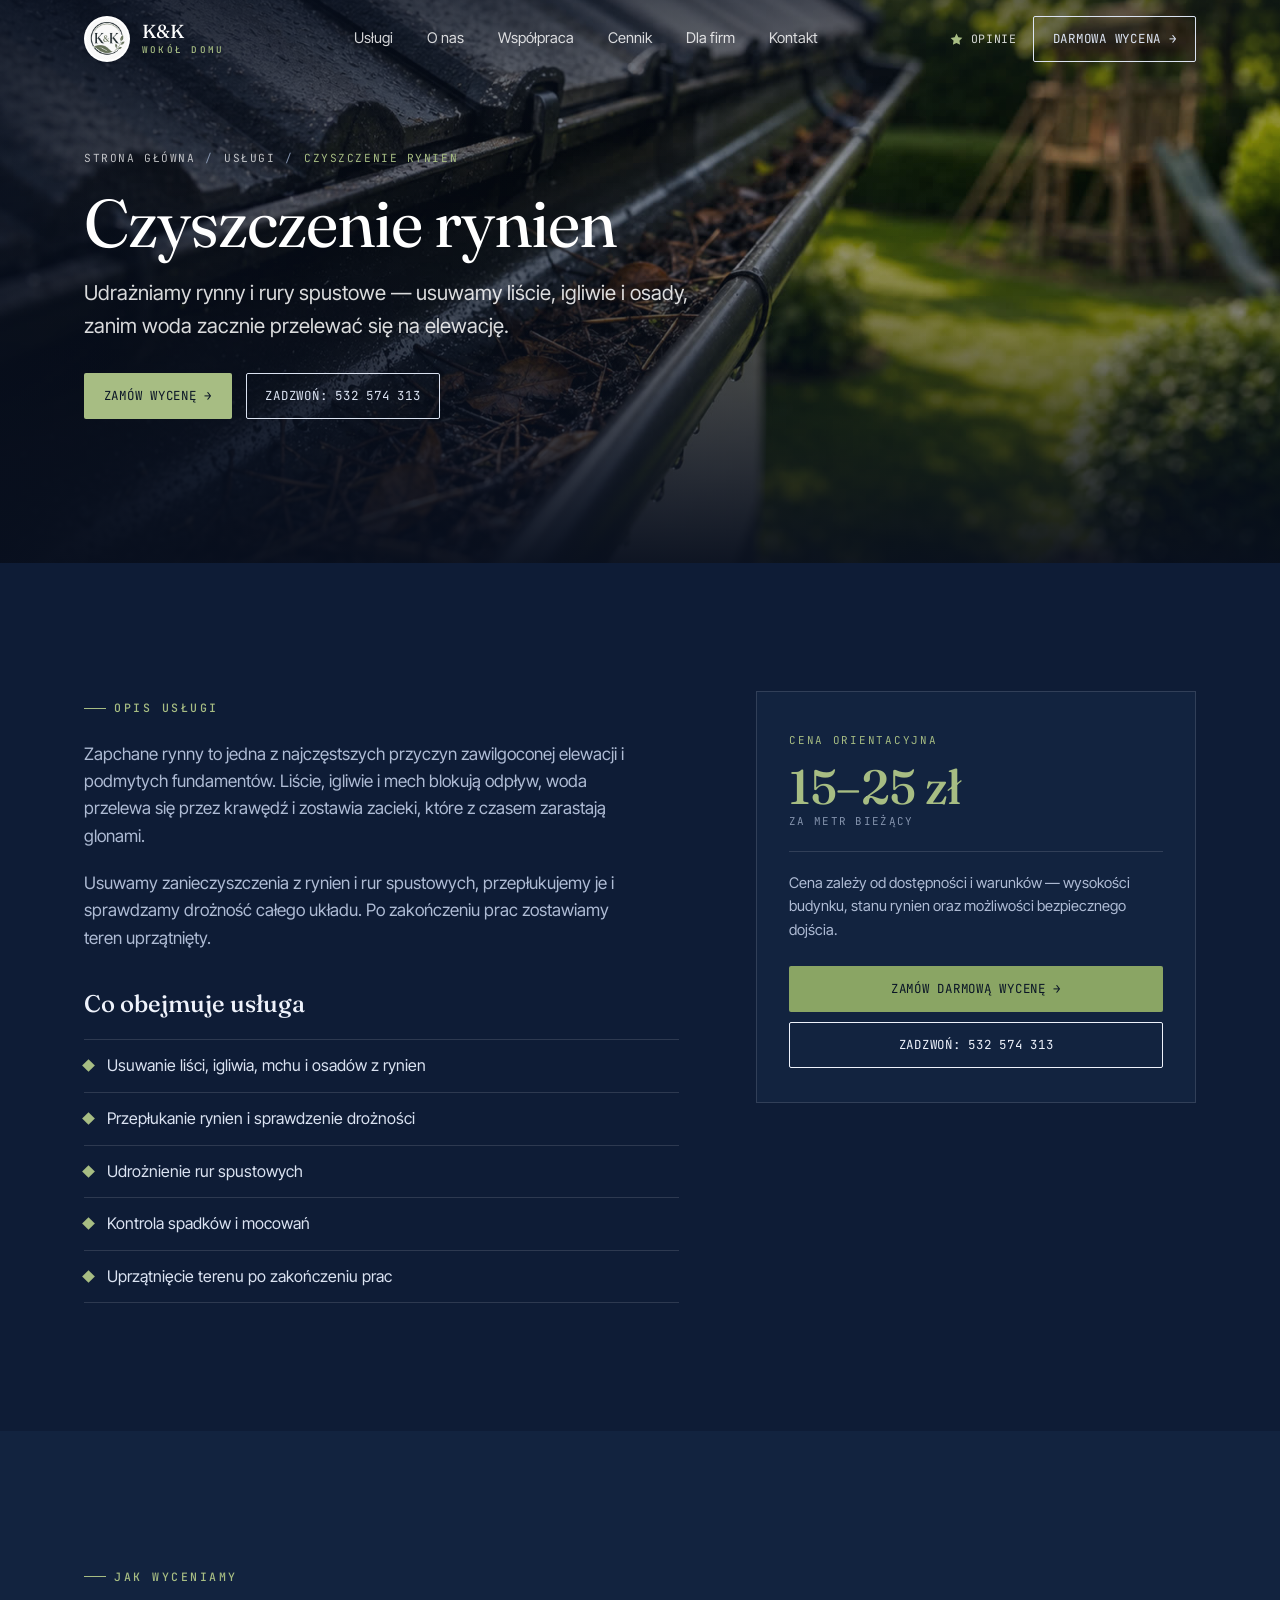
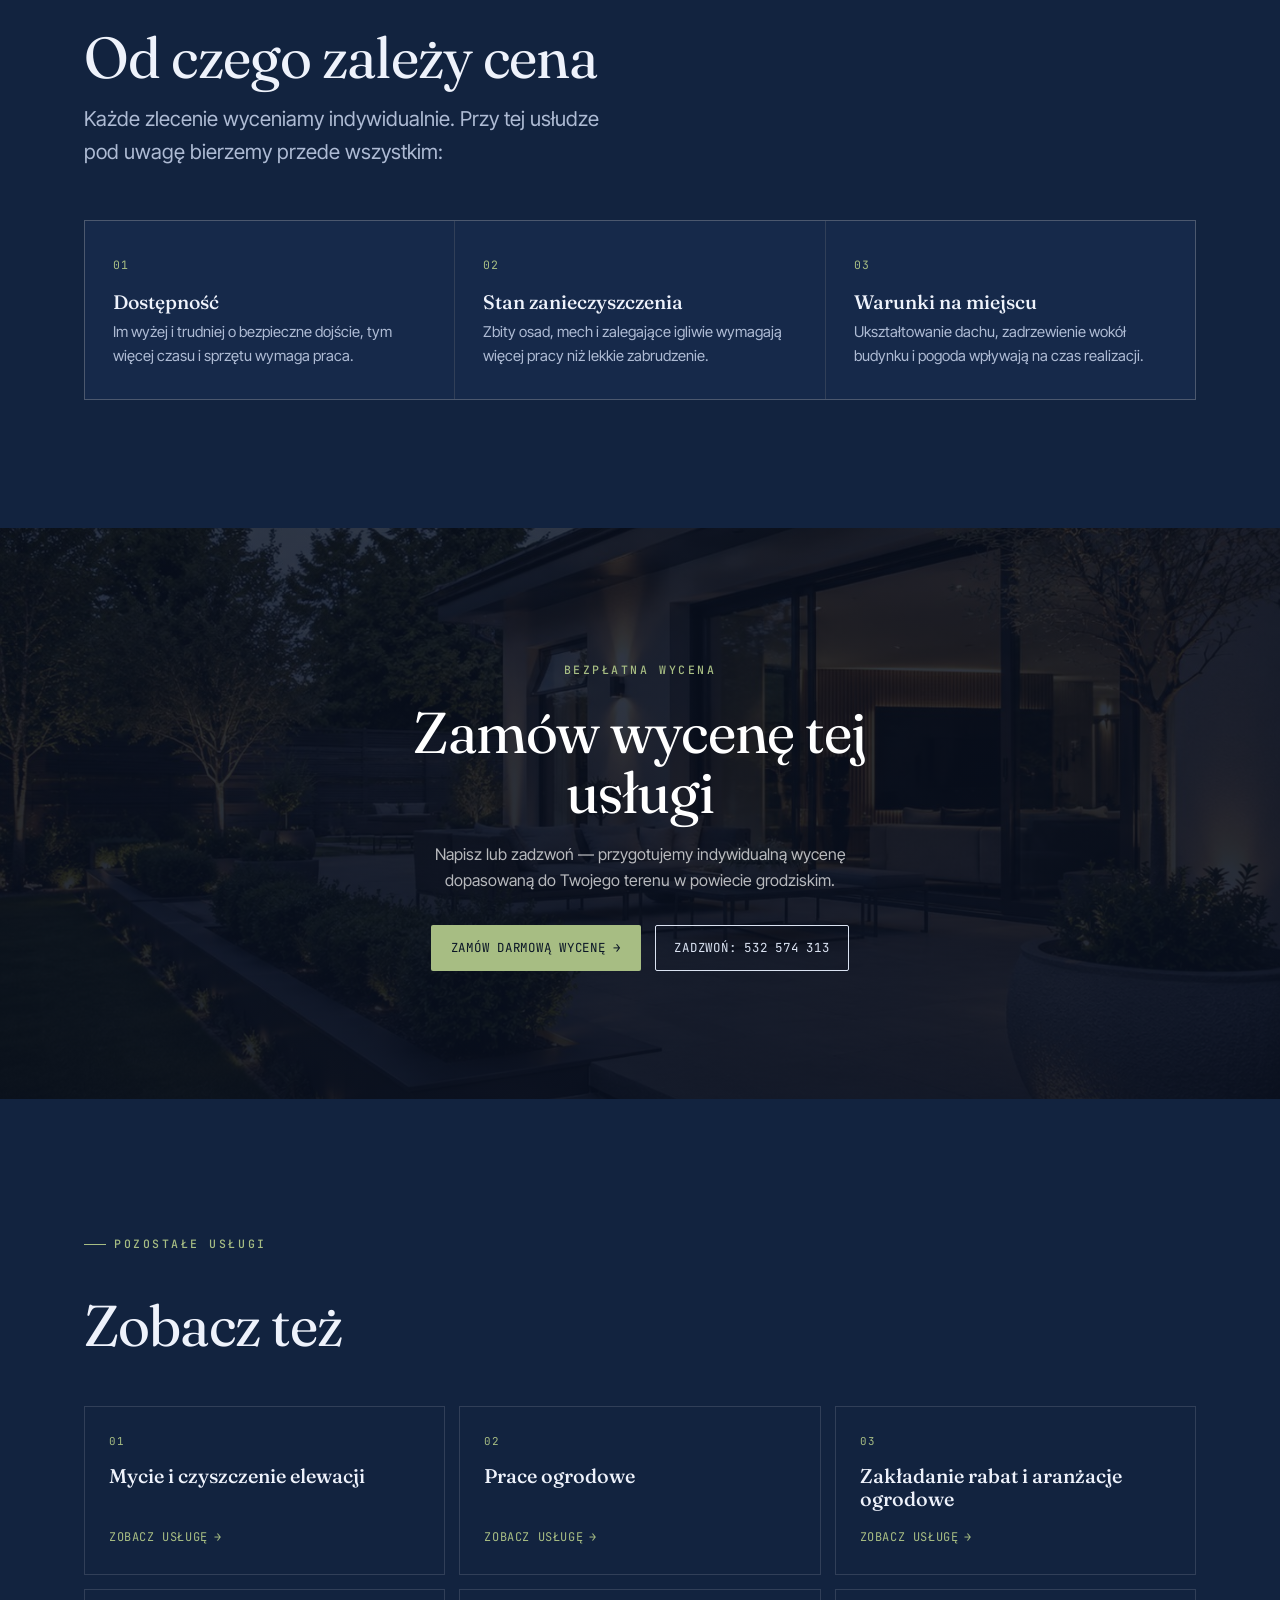
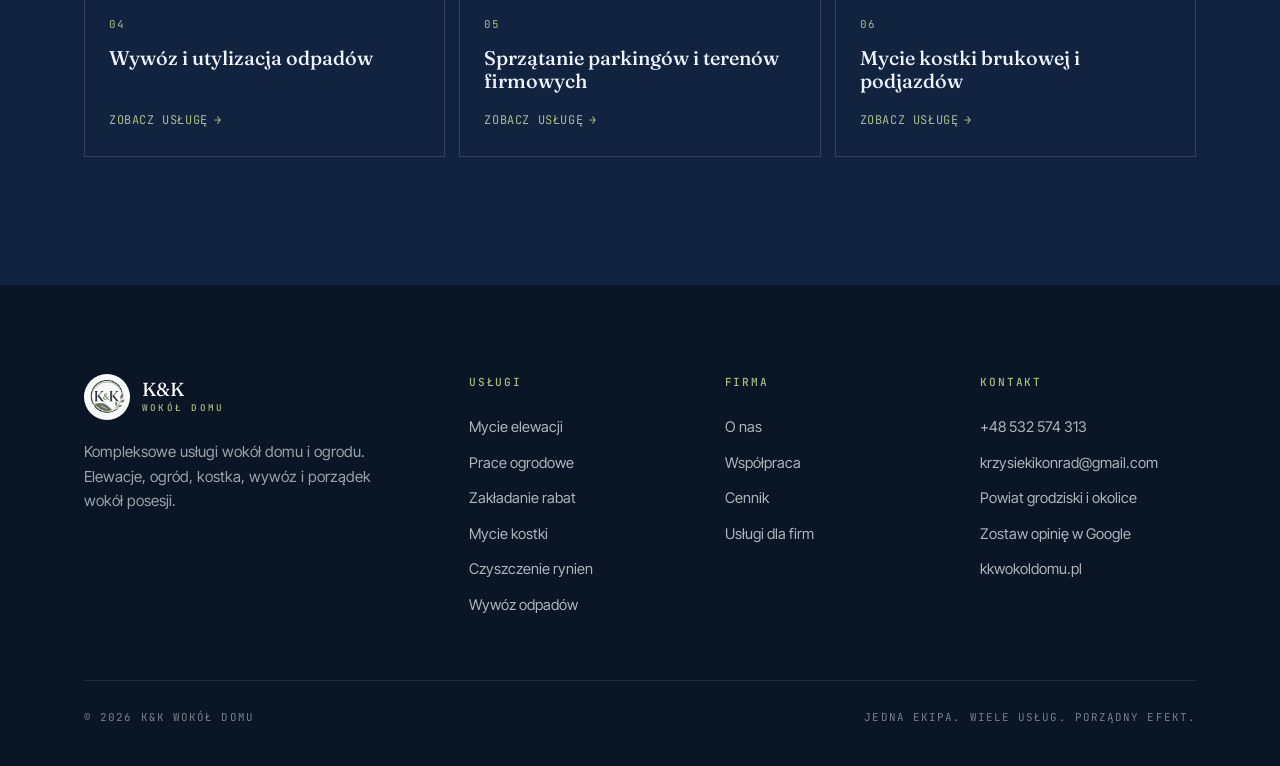
==== commit 679a7fe3: "Zdjęcie rynien jako nagłówek usługi + wzmianka w sekcji hero - assets/rynny.jpg (zapchana rynna) jak" ====
--- a/uslugi/czyszczenie-rynien.html
+++ b/uslugi/czyszczenie-rynien.html
@@ -8,7 +8,7 @@
 <link rel="canonical" href="https://kkwokoldomu.pl/uslugi/czyszczenie-rynien.html">
 <meta property="og:title" content="Czyszczenie rynien — K&amp;K Wokół Domu">
 <meta property="og:description" content="Czyszczenie rynien i rur spustowych — usuwanie liści, igliwia, mchu i osadów. Powiat grodziski. Cena 15–25 zł za metr bieżący.">
-<meta property="og:image" content="https://kkwokoldomu.pl/assets/elewacja.jpg">
+<meta property="og:image" content="https://kkwokoldomu.pl/assets/rynny.jpg">
 <link rel="icon" href="../favicon.ico" sizes="any">
 <link rel="icon" type="image/png" sizes="48x48" href="../assets/favicon-48.png">
 <link rel="icon" type="image/png" sizes="96x96" href="../assets/favicon-96.png">
@@ -55,7 +55,7 @@
 </div>
 
 <section class="subhero">
-  <div class="hero-media"><img src="../assets/elewacja.jpg" alt="Czyszczenie rynien — K&amp;K Wokół Domu" fetchpriority="high"></div>
+  <div class="hero-media"><img src="../assets/rynny.jpg" alt="Czyszczenie rynien — K&amp;K Wokół Domu" fetchpriority="high"></div>
   <div class="hero-inner">
     <div class="breadcrumb">
       <a href="../index.html">Strona główna</a><span class="sep">/</span>
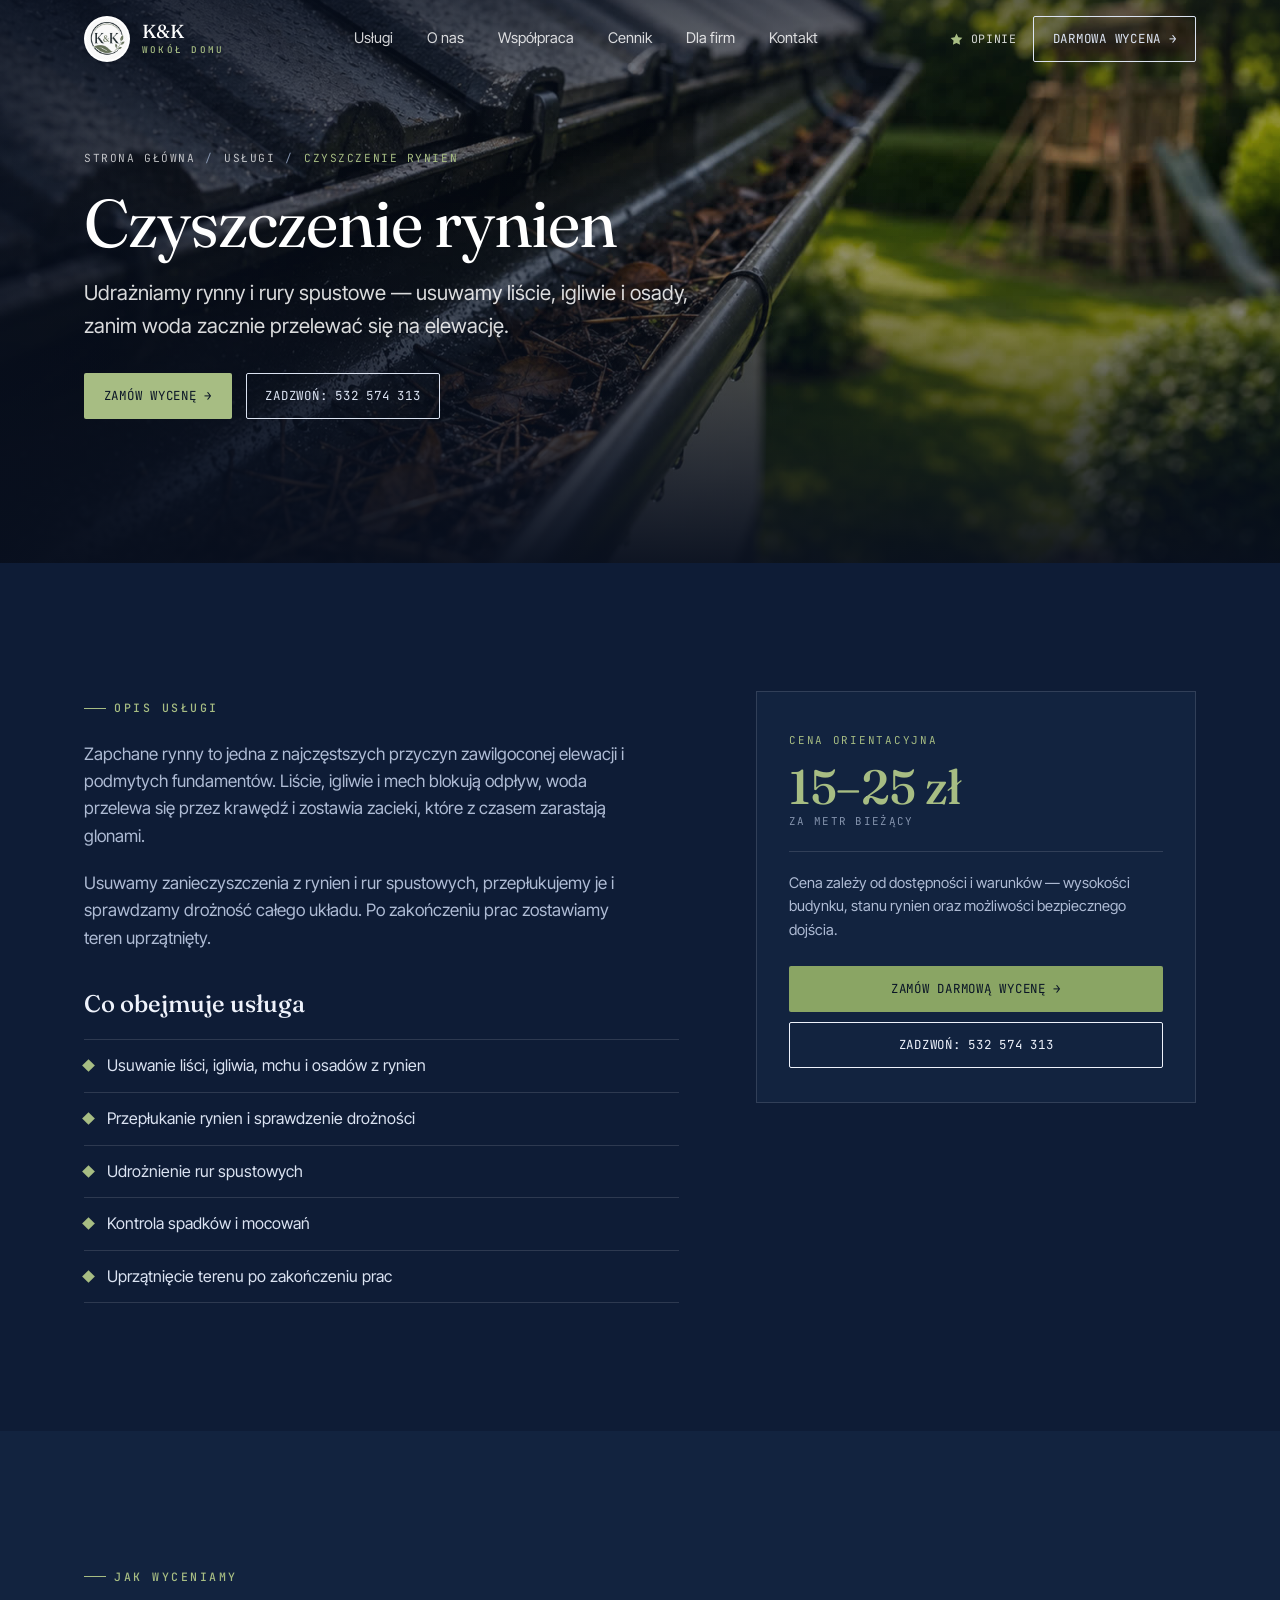
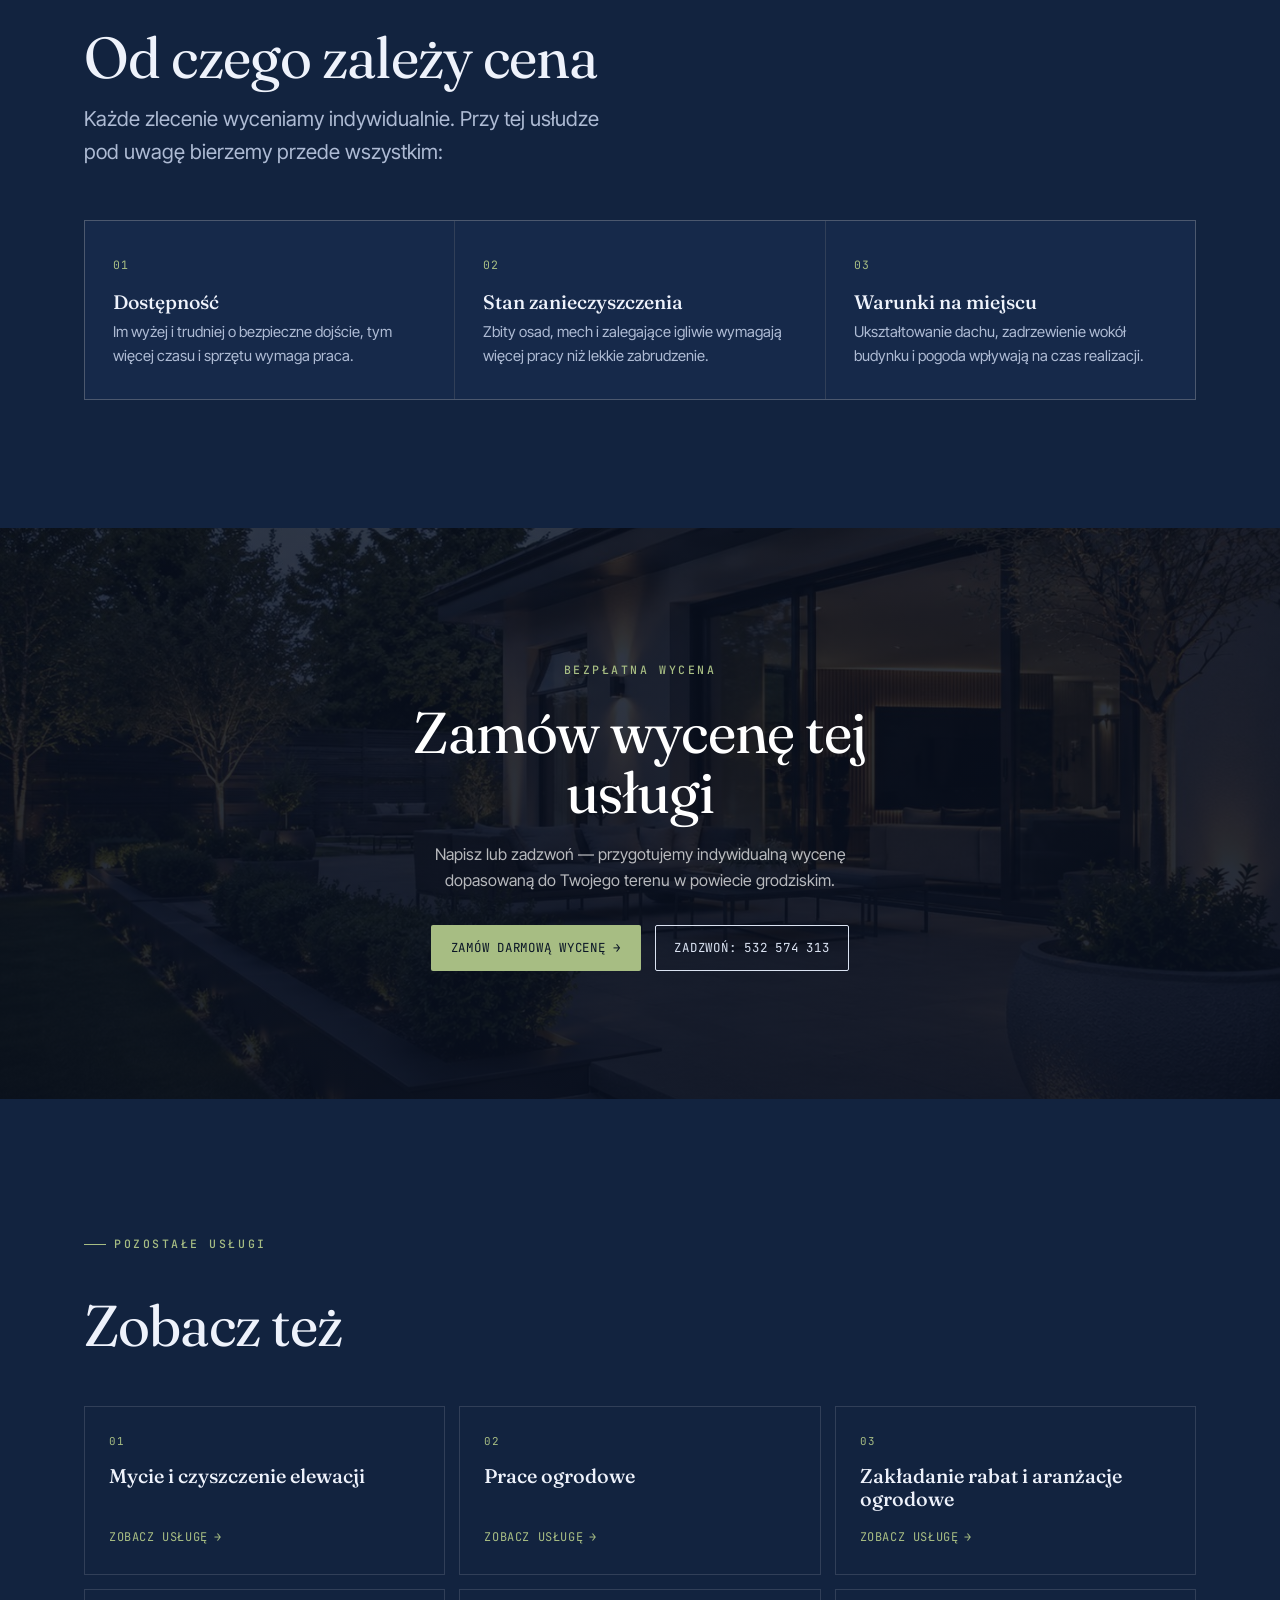
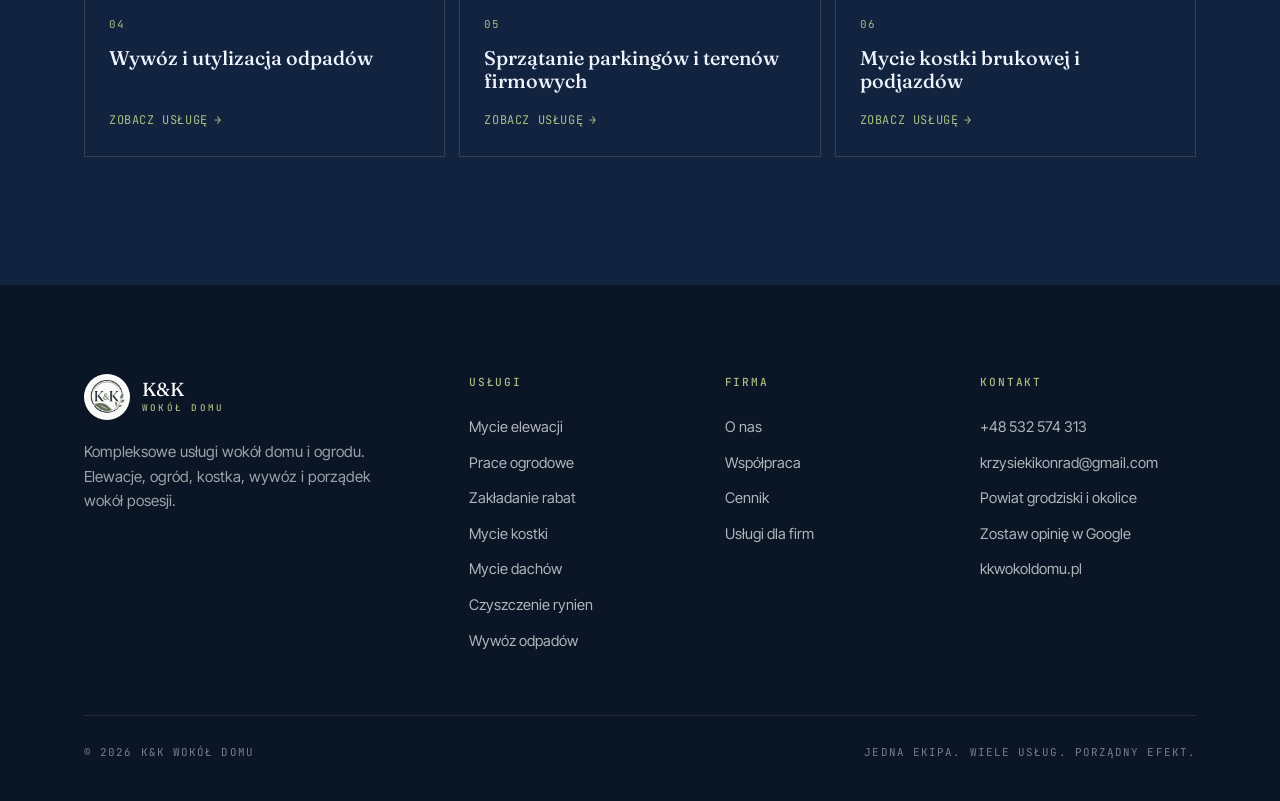
==== commit d2c5d6bd: "Nowa usługa: Mycie dachów z progami cenowymi - Podstrona mycie-dachow.html z nagłówkiem (zdjęcie dac" ====
--- a/uslugi/czyszczenie-rynien.html
+++ b/uslugi/czyszczenie-rynien.html
@@ -162,6 +162,7 @@
         <a href="prace-ogrodowe.html">Prace ogrodowe</a>
         <a href="zakladanie-rabat.html">Zakładanie rabat</a>
         <a href="mycie-kostki.html">Mycie kostki</a>
+        <a href="mycie-dachow.html">Mycie dachów</a>
         <a href="czyszczenie-rynien.html">Czyszczenie rynien</a>
         <a href="wywoz-odpadow.html">Wywóz odpadów</a>
       </div>
--- a/assets/styles.css
+++ b/assets/styles.css
@@ -360,6 +360,13 @@
 .price-card .k{font-family:var(--f-mono);font-size:.68rem;letter-spacing:.16em;text-transform:uppercase;color:var(--sage);}
 .price-card .amount{font-family:var(--f-display);font-weight:500;font-size:clamp(2.1rem,4.4vw,3rem);color:var(--sage);margin:12px 0 2px;line-height:1;letter-spacing:-.01em;}
 .price-card .unit{font-family:var(--f-mono);font-size:.68rem;letter-spacing:.12em;text-transform:uppercase;color:var(--muted-light);}
+.price-tiers{list-style:none;margin:14px 0 0;}
+.price-tiers li{display:flex;justify-content:space-between;gap:14px;align-items:baseline;padding:12px 0;border-bottom:1px solid var(--line);}
+.price-tiers li:first-child{border-top:1px solid var(--line);}
+.price-tiers .lbl{font-size:.98rem;color:var(--cream-on-dark);}
+.price-tiers .val{font-family:var(--f-display);font-weight:500;font-size:1.18rem;color:var(--sage);white-space:nowrap;letter-spacing:-.01em;}
+.price-tiers li.extra .lbl{color:var(--muted);}
+.price-tiers li.extra .val{color:var(--muted-light);font-size:1.02rem;}
 .price-card .pc-note{color:var(--muted);font-size:.92rem;margin:20px 0 24px;padding-top:20px;border-top:1px solid var(--line);}
 .price-card .btn{width:100%;justify-content:center;margin-bottom:10px;}
 .price-card .btn:last-child{margin-bottom:0;}
@@ -373,20 +380,27 @@
 .gallery{display:grid;grid-template-columns:repeat(3,1fr);gap:12px;margin-top:clamp(34px,4vw,52px);}
 .gallery--two{grid-template-columns:repeat(2,1fr);}
 
-/* ---------- Przed / po ---------- */
-.ba-list{display:grid;gap:clamp(20px,2.6vw,30px);margin-top:clamp(34px,4vw,52px);}
-.ba-pair{display:grid;grid-template-columns:1fr 1fr;gap:2px;background:var(--line);border:1px solid var(--line);}
-.ba-item{position:relative;overflow:hidden;background:var(--card);}
-.ba-item img{width:100%;aspect-ratio:1/1;object-fit:cover;display:block;transition:transform .6s cubic-bezier(0,0,.2,1);}
-.ba-item:hover img{transform:scale(1.04);}
+/* ---------- Przed / po: jedna para = jeden kadr ---------- */
+.ba-list{display:grid;gap:clamp(26px,3.4vw,44px);margin-top:clamp(34px,4vw,52px);}
+.ba-figure{margin:0;}
+.ba-pair{
+  display:grid;grid-template-columns:1fr 1fr;
+  border:1px solid var(--line);overflow:hidden;background:var(--card);
+}
+.ba-item{position:relative;overflow:hidden;}
+.ba-item + .ba-item{border-left:2px solid var(--sage);}
+.ba-item img{width:100%;aspect-ratio:1/1;object-fit:cover;display:block;}
 .ba-tag{
-  position:absolute;top:10px;left:10px;
-  font-family:var(--f-mono);font-size:.6rem;letter-spacing:.16em;text-transform:uppercase;
-  padding:5px 10px;
-}
-.ba-tag--przed{background:rgba(8,15,28,.8);color:#fff;}
+  position:absolute;top:0;left:0;
+  font-family:var(--f-mono);font-size:.64rem;letter-spacing:.18em;text-transform:uppercase;
+  padding:8px 14px;
+}
+.ba-tag--przed{background:rgba(8,15,28,.82);color:#fff;}
 .ba-tag--po{background:var(--sage-deep);color:var(--ink);}
-.ba-caption{margin-top:10px;font-size:.9rem;color:var(--muted);}
+.ba-caption{
+  margin-top:12px;display:flex;align-items:baseline;gap:12px;
+  font-family:var(--f-mono);font-size:.68rem;letter-spacing:.14em;text-transform:uppercase;color:var(--muted-light);
+}
 .gallery figure{position:relative;overflow:hidden;}
 .gallery img{width:100%;aspect-ratio:4/3;object-fit:cover;transition:transform .6s cubic-bezier(0,0,.2,1);}
 .gallery figure:hover img{transform:scale(1.05);}
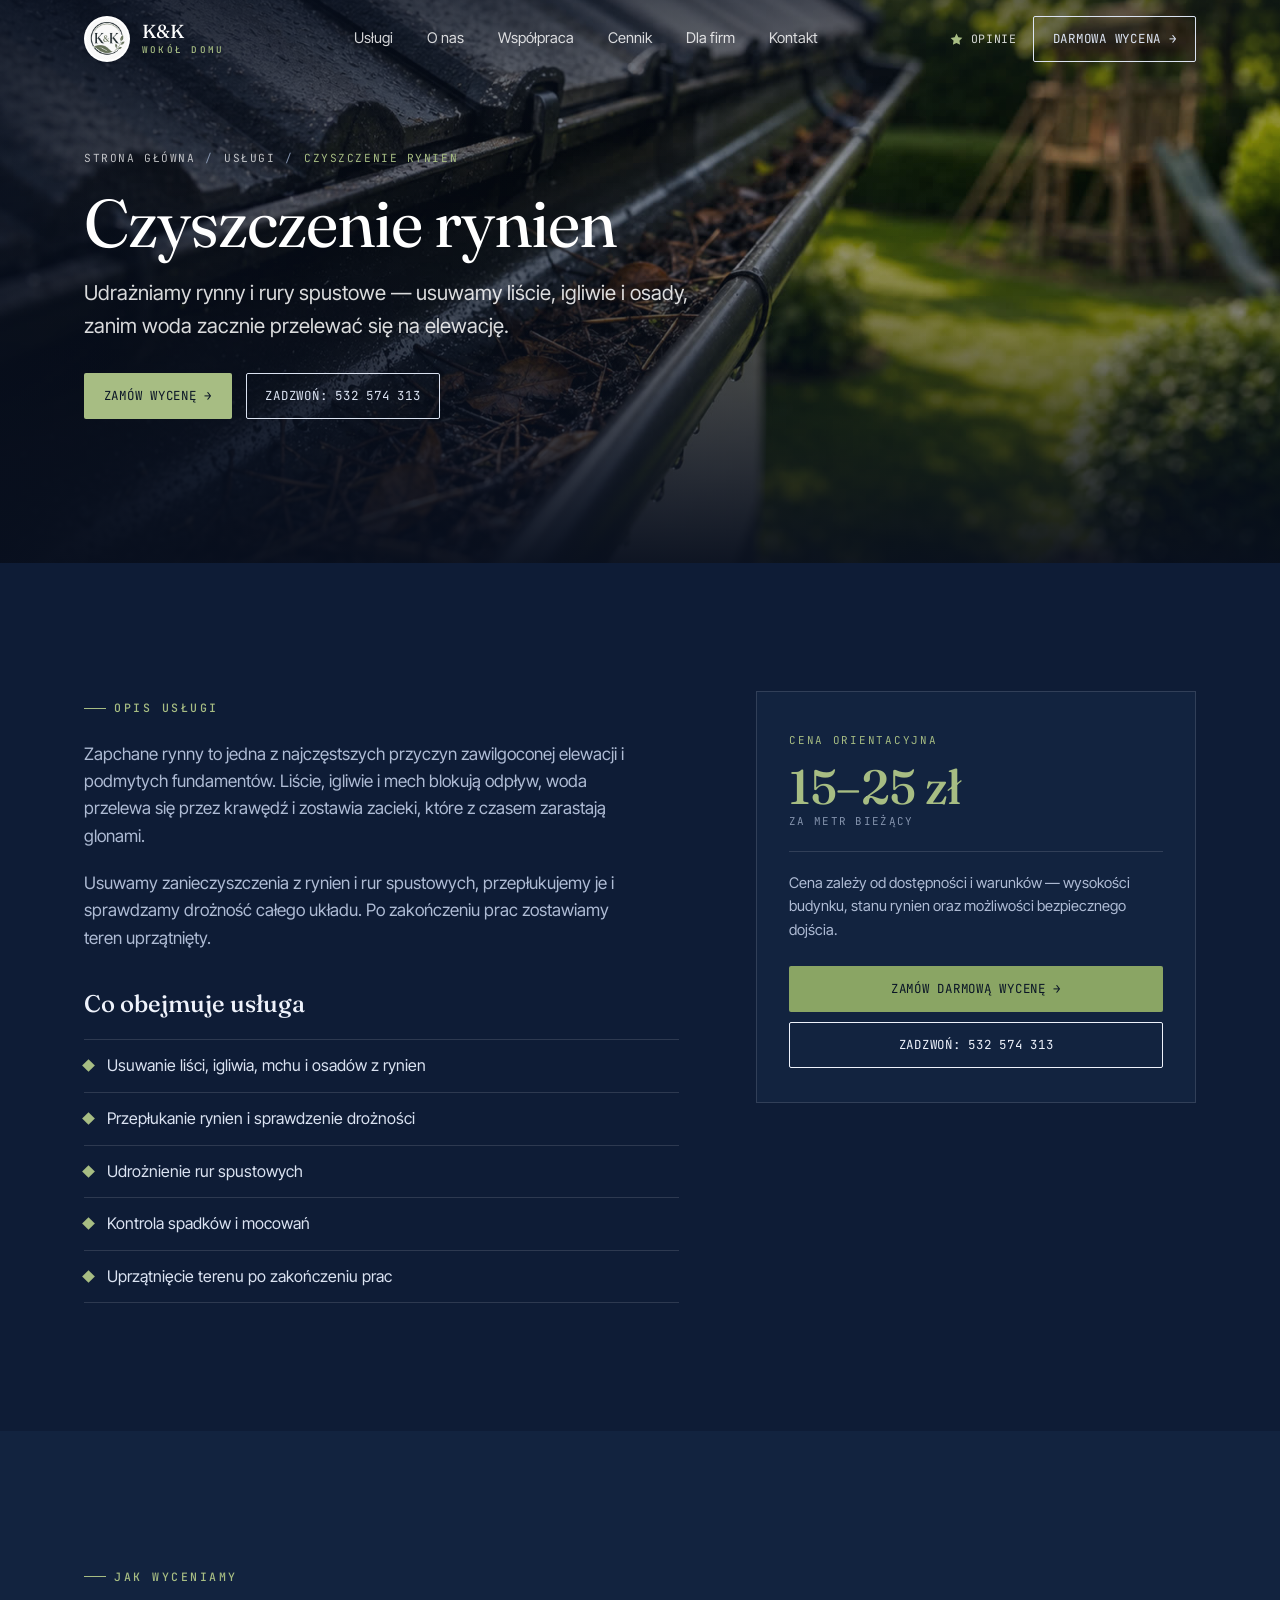
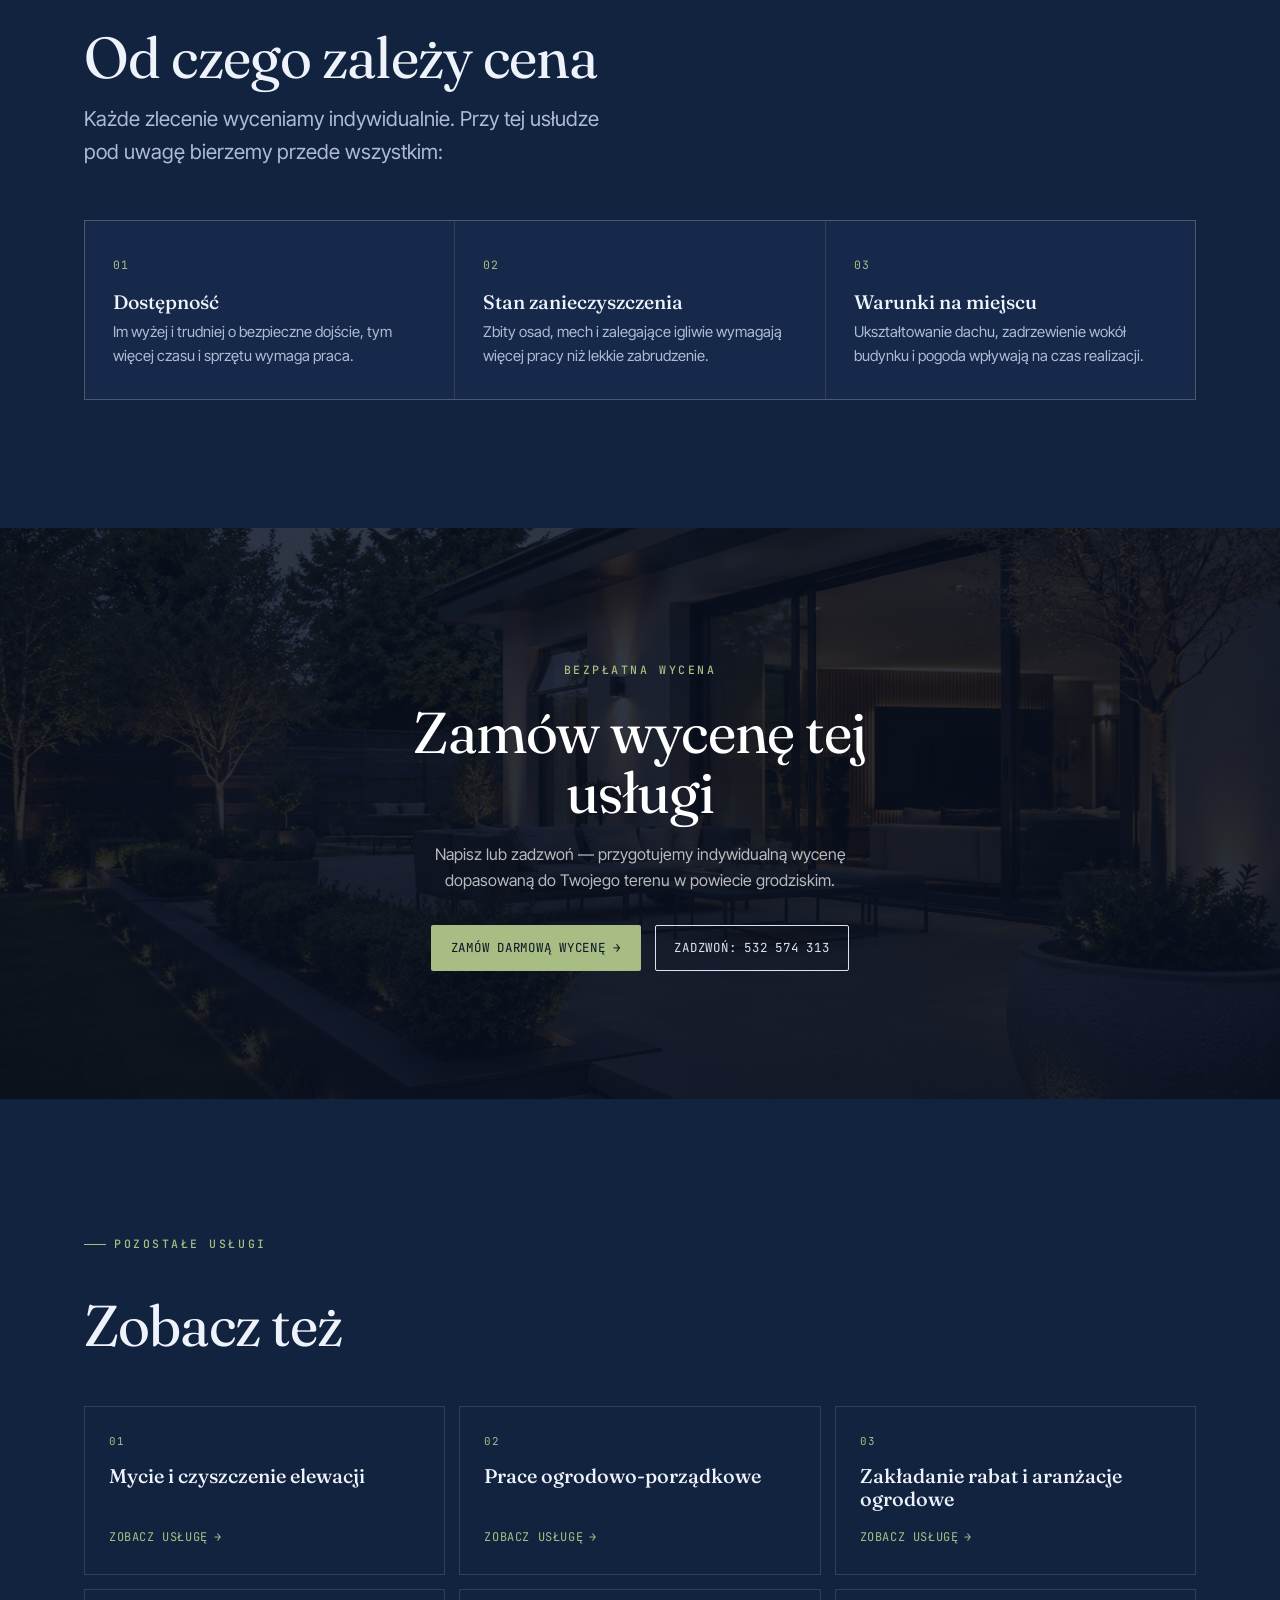
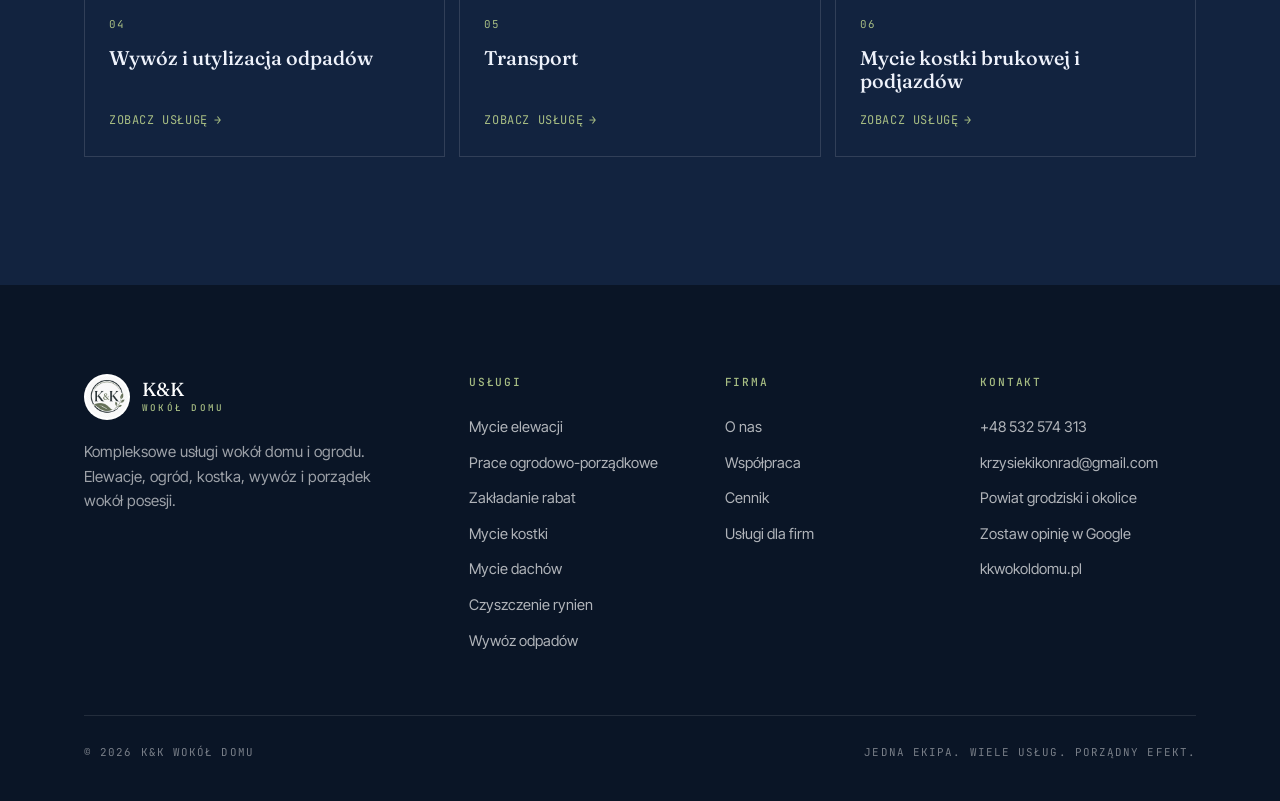
==== commit 97d2d73b: "Zamiana usługi: parkingi -> transport; prace ogrodowo-porządkowe - Usunięto usługę "Sprzątanie parki" ====
--- a/uslugi/czyszczenie-rynien.html
+++ b/uslugi/czyszczenie-rynien.html
@@ -137,10 +137,10 @@
     </div>
     <div class="more-svc reveal">
       <a class="more-card" href="mycie-elewacji.html"><span class="n">01</span><h4>Mycie i czyszczenie elewacji</h4><span class="link-arrow">Zobacz usług&#281; <span class="arw">&rarr;</span></span></a>
-      <a class="more-card" href="prace-ogrodowe.html"><span class="n">02</span><h4>Prace ogrodowe</h4><span class="link-arrow">Zobacz usług&#281; <span class="arw">&rarr;</span></span></a>
+      <a class="more-card" href="prace-ogrodowe.html"><span class="n">02</span><h4>Prace ogrodowo-porządkowe</h4><span class="link-arrow">Zobacz usług&#281; <span class="arw">&rarr;</span></span></a>
       <a class="more-card" href="zakladanie-rabat.html"><span class="n">03</span><h4>Zakładanie rabat i aranżacje ogrodowe</h4><span class="link-arrow">Zobacz usług&#281; <span class="arw">&rarr;</span></span></a>
       <a class="more-card" href="wywoz-odpadow.html"><span class="n">04</span><h4>Wywóz i utylizacja odpadów</h4><span class="link-arrow">Zobacz usług&#281; <span class="arw">&rarr;</span></span></a>
-      <a class="more-card" href="sprzatanie-parkingow.html"><span class="n">05</span><h4>Sprzątanie parkingów i terenów firmowych</h4><span class="link-arrow">Zobacz usług&#281; <span class="arw">&rarr;</span></span></a>
+      <a class="more-card" href="transport.html"><span class="n">05</span><h4>Transport</h4><span class="link-arrow">Zobacz usług&#281; <span class="arw">&rarr;</span></span></a>
       <a class="more-card" href="mycie-kostki.html"><span class="n">06</span><h4>Mycie kostki brukowej i podjazdów</h4><span class="link-arrow">Zobacz usług&#281; <span class="arw">&rarr;</span></span></a>
     </div>
   </div>
@@ -159,7 +159,7 @@
       <div class="footer-col">
         <h5>Usługi</h5>
         <a href="mycie-elewacji.html">Mycie elewacji</a>
-        <a href="prace-ogrodowe.html">Prace ogrodowe</a>
+        <a href="prace-ogrodowe.html">Prace ogrodowo-porządkowe</a>
         <a href="zakladanie-rabat.html">Zakładanie rabat</a>
         <a href="mycie-kostki.html">Mycie kostki</a>
         <a href="mycie-dachow.html">Mycie dachów</a>
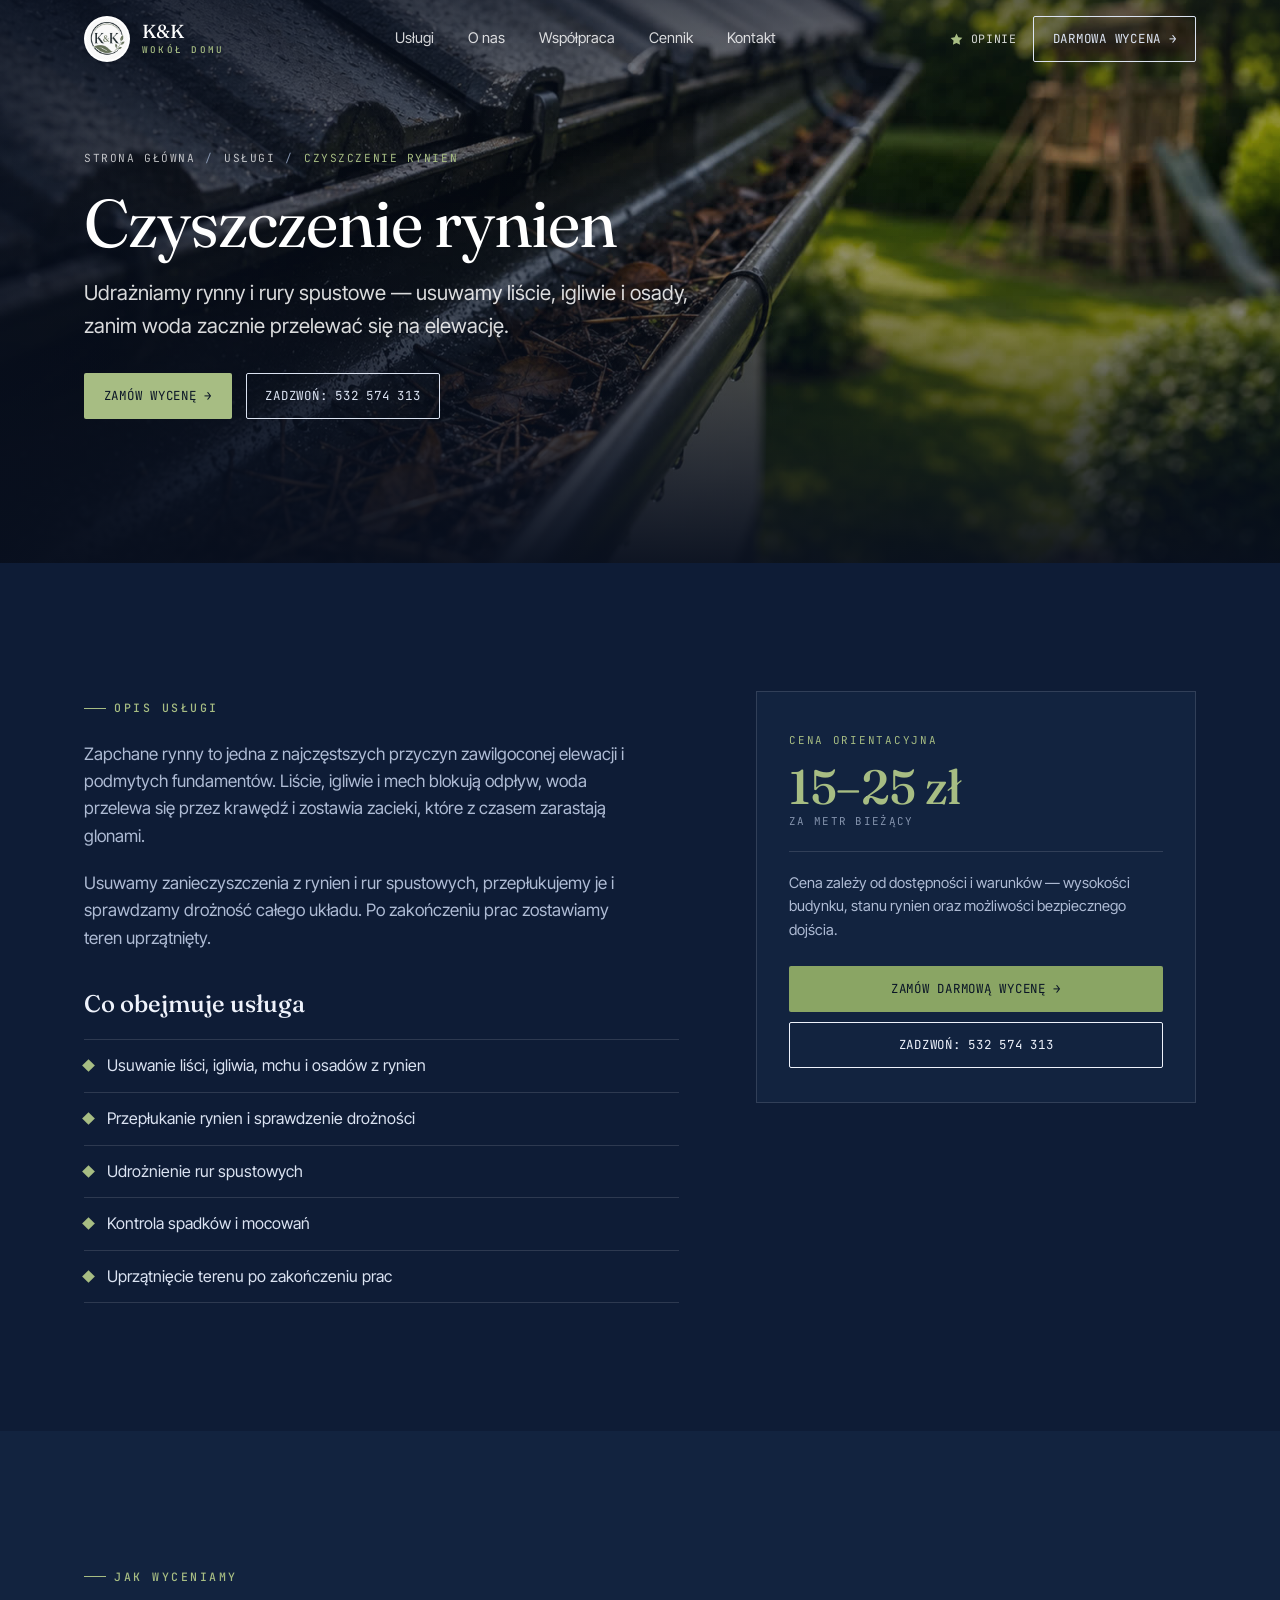
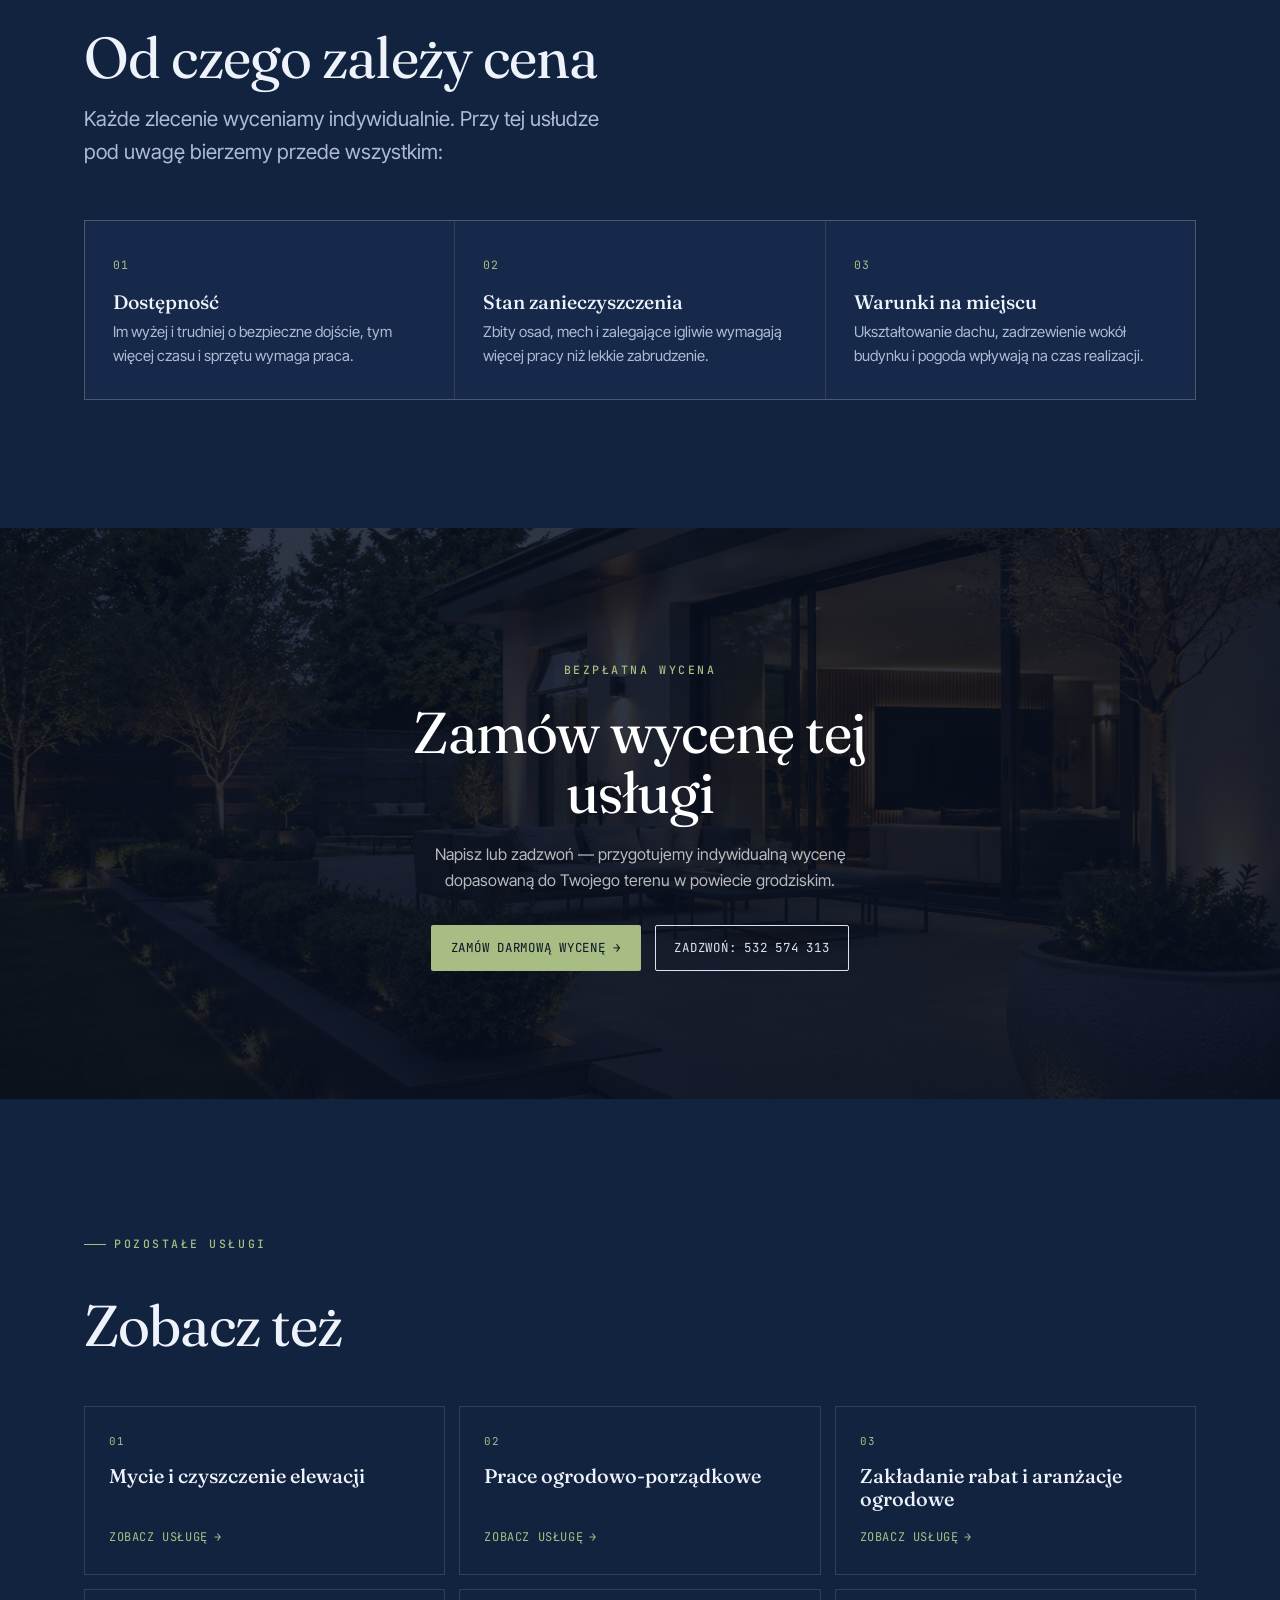
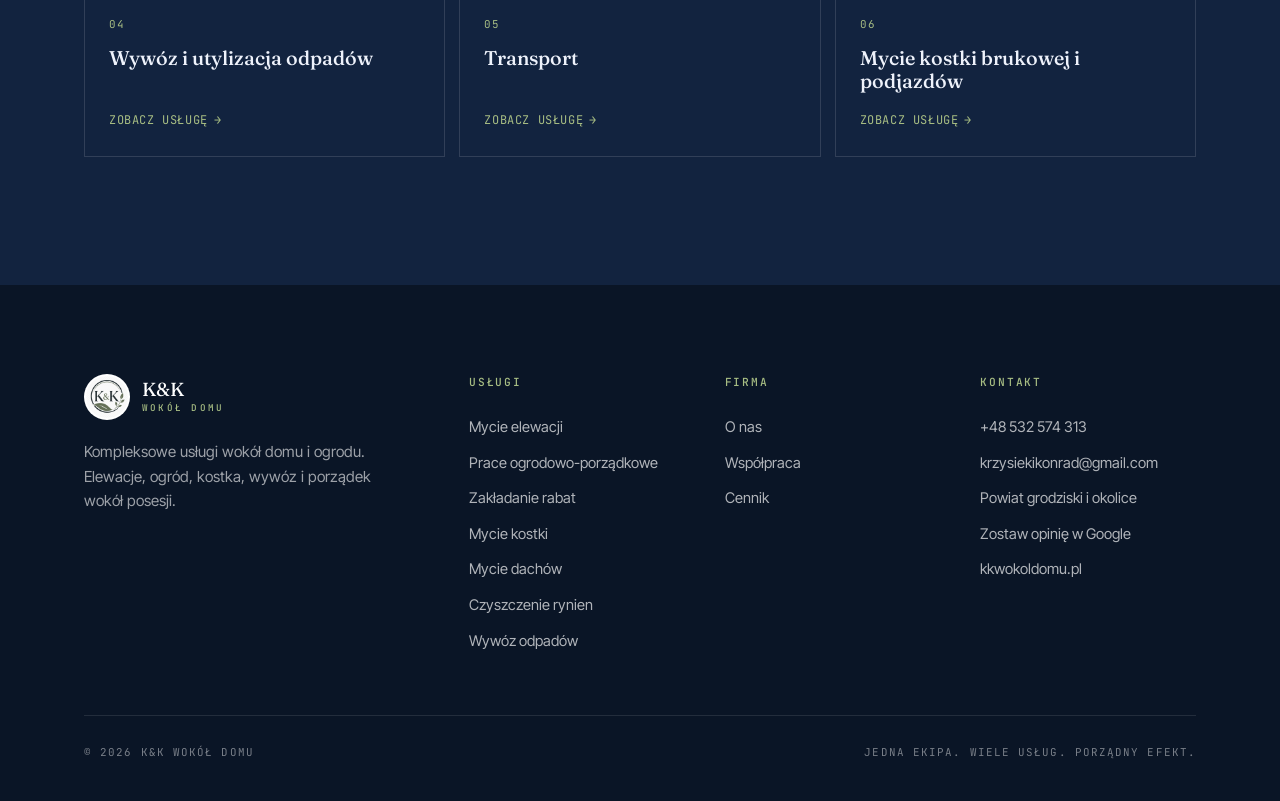
==== commit e1ce35d1: "Usunięcie sekcji "Usługi dla firm" i linków "Dla firm" - Skasowano sekcję #dla-firm (reklamowała usu" ====
--- a/uslugi/czyszczenie-rynien.html
+++ b/uslugi/czyszczenie-rynien.html
@@ -32,7 +32,6 @@
       <a href="../index.html#o-nas">O nas</a>
       <a href="../index.html#wspolpraca">Współpraca</a>
       <a href="../index.html#cennik">Cennik</a>
-      <a href="../index.html#dla-firm">Dla firm</a>
       <a href="../index.html#kontakt">Kontakt</a>
     </nav>
     <div class="header-actions">
@@ -48,7 +47,6 @@
   <a href="../index.html#o-nas">O nas</a>
   <a href="../index.html#wspolpraca">Współpraca</a>
   <a href="../index.html#cennik">Cennik</a>
-  <a href="../index.html#dla-firm">Dla firm</a>
   <a href="../index.html#kontakt">Kontakt</a>
   <a href="https://g.page/r/CXwYnqzqLuv0EBM/review" target="_blank" rel="noopener">Zostaw opinię w Google</a>
   <a href="../index.html#kontakt" class="btn btn-primary">Zamów darmową wycenę <span class="arw">&rarr;</span></a>
@@ -171,7 +169,6 @@
         <a href="../index.html#o-nas">O nas</a>
         <a href="../index.html#wspolpraca">Współpraca</a>
         <a href="../index.html#cennik">Cennik</a>
-        <a href="../index.html#dla-firm">Usługi dla firm</a>
       </div>
       <div class="footer-col">
         <h5>Kontakt</h5>
